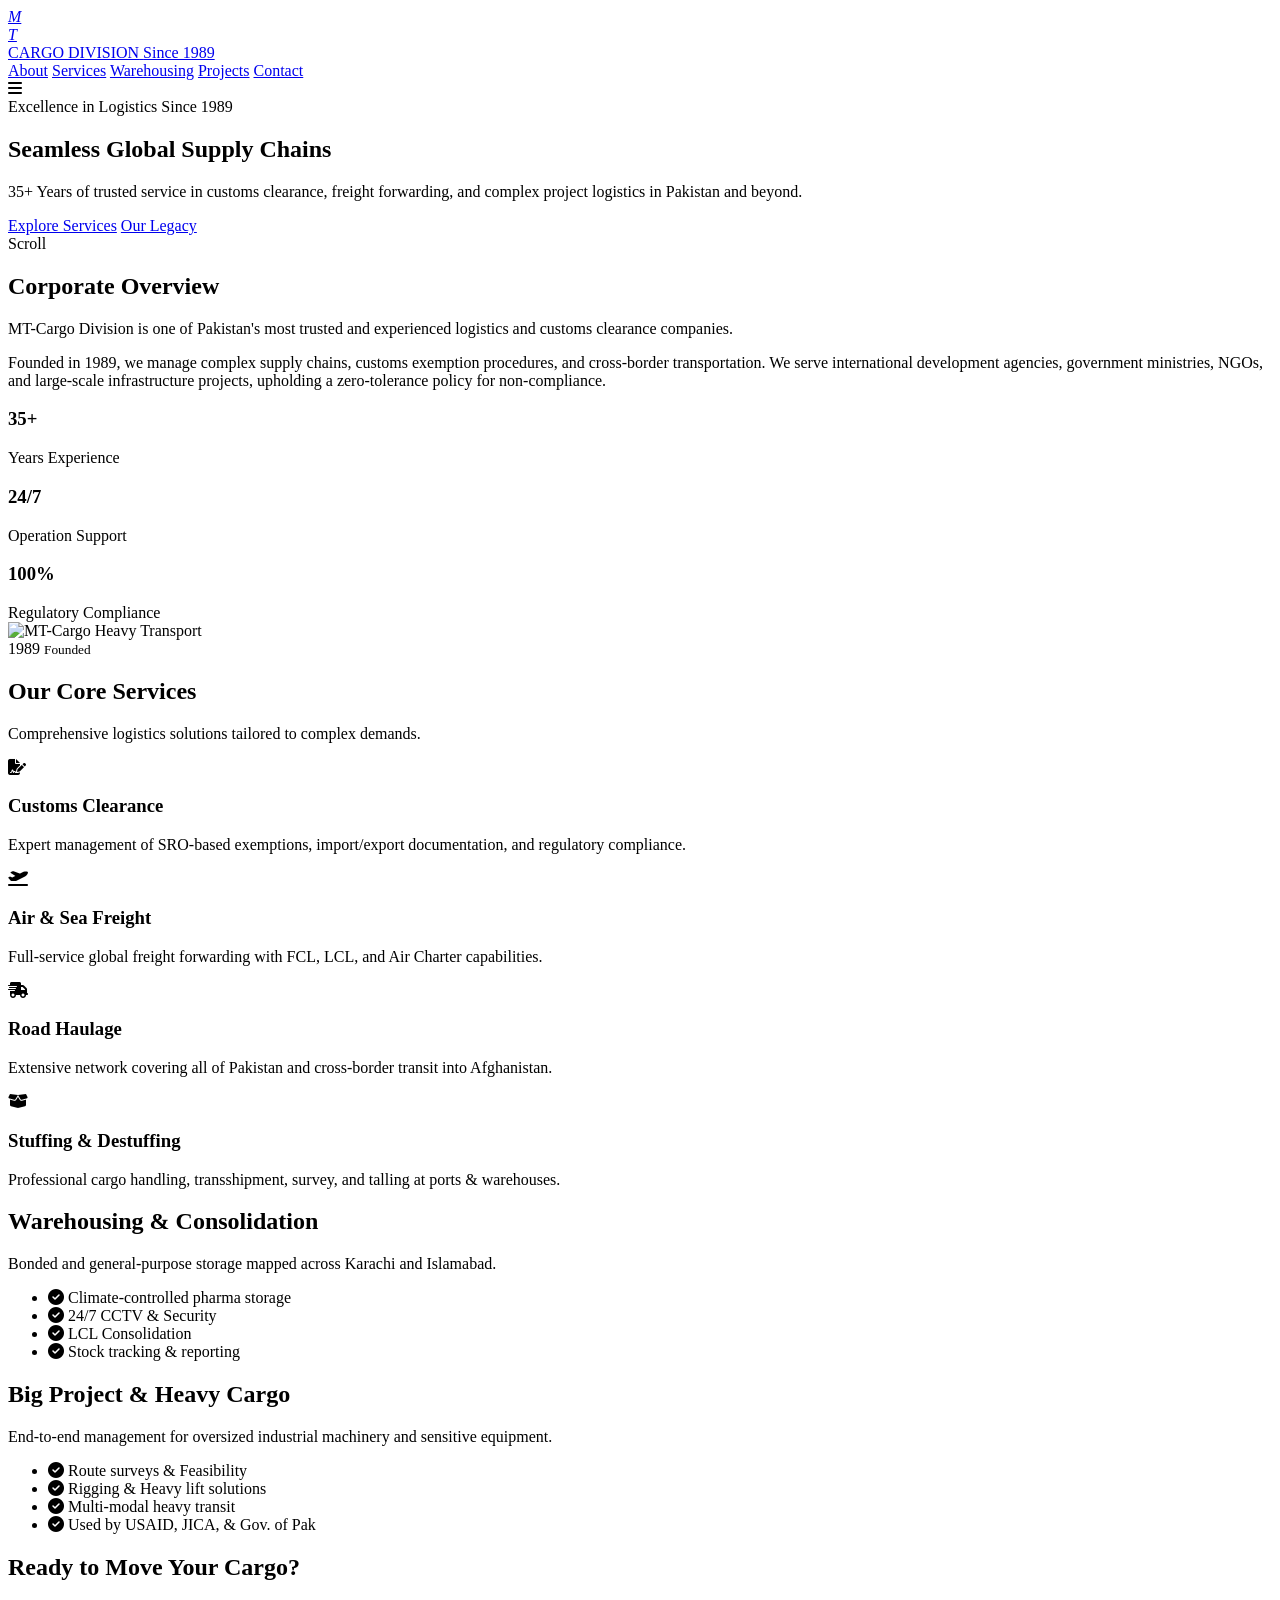
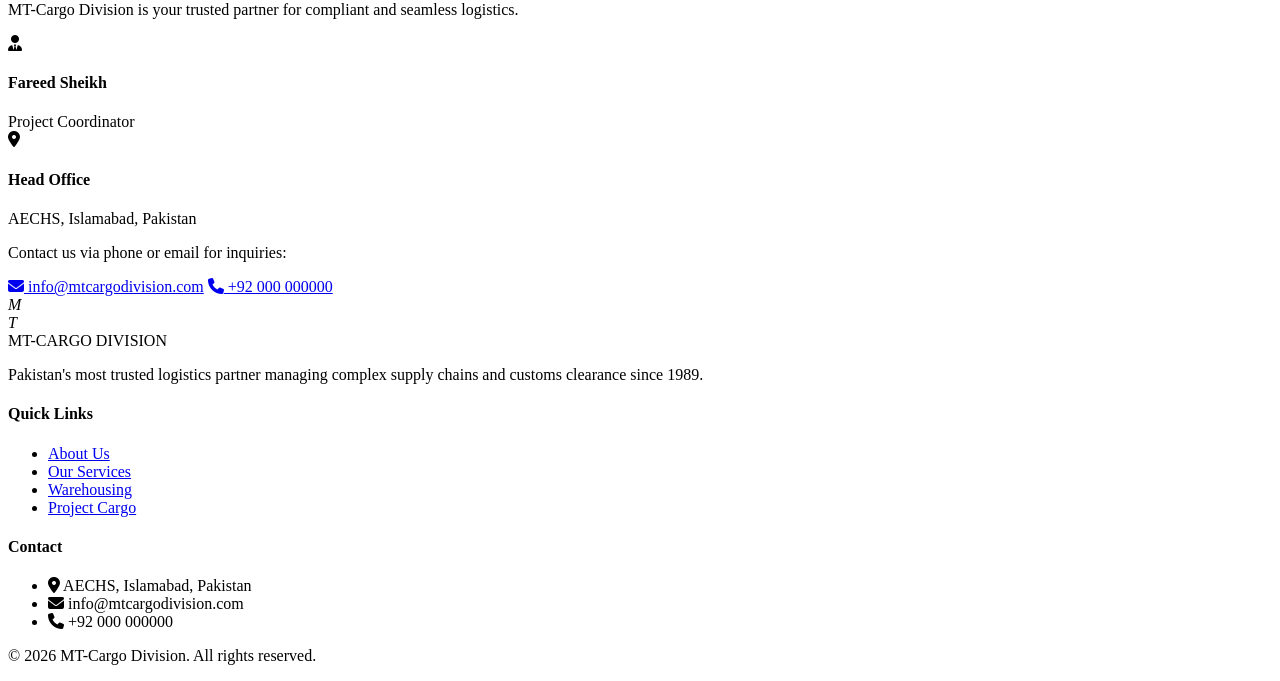
==== index.html @ 869e8eed "Add files via upload First file upload" ====
<!DOCTYPE html>
<html lang="en">
<head>
    <meta charset="UTF-8">
    <meta name="viewport" content="width=device-width, initial-scale=1.0">
    <meta name="description" content="MT-Cargo Division - Excellence in Logistics, Freight Forwarding & Customs Clearance Since 1989.">
    <title>MT-Cargo Division | Exellence in Logistics</title>
    <!-- Google Fonts -->
    <link href="https://fonts.googleapis.com/css2?family=Inter:wght@300;400;500;600&family=Outfit:wght@400;600;700;800;900&display=swap" rel="stylesheet">
    <link rel="stylesheet" href="css/styles.css">
    <!-- FontAwesome for Icons -->
    <link rel="stylesheet" href="https://cdnjs.cloudflare.com/ajax/libs/font-awesome/6.4.0/css/all.min.css">
</head>
<body>
    <!-- Navbar -->
    <header id="navbar">
        <div class="container nav-content">
            <a href="#" class="logo">
                <div class="logo-icon">
                    <div class="box"><em>M</em></div>
                    <div class="box"><em>T</em></div>
                </div>
                <div class="logo-text">
                    <span class="logo-title">CARGO DIVISION</span>
                    <span class="logo-subtitle">Since 1989</span>
                </div>
            </a>
            <nav class="nav-links">
                <a href="#about">About</a>
                <a href="#services">Services</a>
                <a href="#warehouse">Warehousing</a>
                <a href="#projects">Projects</a>
                <a href="#contact" class="btn btn-primary btn-sm">Contact</a>
            </nav>
            <div class="mobile-menu-btn">
                <i class="fas fa-bars"></i>
            </div>
        </div>
    </header>

    <main>
        <!-- Hero Section -->
        <section id="hero">
            <div class="hero-bg"></div>
            <div class="hero-overlay"></div>
            <div class="container hero-content">
                <span class="hero-badge reveal-up">Excellence in Logistics Since 1989</span>
                <h1 class="reveal-up delay-1">Seamless Global Supply Chains</h1>
                <p class="reveal-up delay-2">35+ Years of trusted service in customs clearance, freight forwarding, and complex project logistics in Pakistan and beyond.</p>
                <div class="hero-actions reveal-up delay-3">
                    <a href="#services" class="btn btn-primary">Explore Services</a>
                    <a href="#about" class="btn btn-secondary">Our Legacy</a>
                </div>
            </div>
            <div class="scroll-indicator">
                <div class="mouse"></div>
                <span>Scroll</span>
            </div>
        </section>

        <!-- About Us Section -->
        <section id="about" class="section">
            <div class="container">
                <div class="about-grid">
                    <div class="about-text reveal-left">
                        <h2>Corporate Overview</h2>
                        <div class="divider"></div>
                        <p class="lead-text">MT-Cargo Division is one of Pakistan's most trusted and experienced logistics and customs clearance companies.</p>
                        <p>Founded in 1989, we manage complex supply chains, customs exemption procedures, and cross-border transportation. We serve international development agencies, government ministries, NGOs, and large-scale infrastructure projects, upholding a zero-tolerance policy for non-compliance.</p>
                        
                        <div class="stats-row">
                            <div class="stat-card">
                                <h3>35+</h3>
                                <span>Years Experience</span>
                            </div>
                            <div class="stat-card">
                                <h3>24/7</h3>
                                <span>Operation Support</span>
                            </div>
                            <div class="stat-card">
                                <h3>100%</h3>
                                <span>Regulatory Compliance</span>
                            </div>
                        </div>
                    </div>
                    <div class="about-image reveal-right">
                        <div class="image-wrapper">
                            <img src="assets/images/muneer-ahmed-ok-JBNUHqZNJv4-unsplash.jpg" alt="MT-Cargo Heavy Transport">
                            <div class="experience-badge">
                                <span>1989</span>
                                <small>Founded</small>
                            </div>
                        </div>
                    </div>
                </div>
            </div>
        </section>

        <!-- Services Section -->
        <section id="services" class="section bg-light">
            <div class="container">
                <div class="section-header reveal-up">
                    <h2>Our Core Services</h2>
                    <div class="divider center"></div>
                    <p>Comprehensive logistics solutions tailored to complex demands.</p>
                </div>
                
                <div class="services-grid">
                    <div class="service-card reveal-up">
                        <div class="icon-circle"><i class="fas fa-file-signature"></i></div>
                        <h3>Customs Clearance</h3>
                        <p>Expert management of SRO-based exemptions, import/export documentation, and regulatory compliance.</p>
                    </div>
                    <div class="service-card reveal-up delay-1">
                        <div class="icon-circle"><i class="fas fa-plane-departure"></i></div>
                        <h3>Air & Sea Freight</h3>
                        <p>Full-service global freight forwarding with FCL, LCL, and Air Charter capabilities.</p>
                    </div>
                    <div class="service-card reveal-up delay-2">
                        <div class="icon-circle"><i class="fas fa-truck-fast"></i></div>
                        <h3>Road Haulage</h3>
                        <p>Extensive network covering all of Pakistan and cross-border transit into Afghanistan.</p>
                    </div>
                    <div class="service-card reveal-up delay-3">
                        <div class="icon-circle"><i class="fas fa-box-open"></i></div>
                        <h3>Stuffing & Destuffing</h3>
                        <p>Professional cargo handling, transshipment, survey, and talling at ports & warehouses.</p>
                    </div>
                </div>
            </div>
        </section>

        <!-- Warehousing & Projects (Split sections with images) -->
        <section id="warehouse" class="image-text-section">
            <div class="half-image warehouse-img reveal-in"></div>
            <div class="half-text content-padding reveal-left">
                <h2>Warehousing & Consolidation</h2>
                <div class="divider"></div>
                <p>Bonded and general-purpose storage mapped across Karachi and Islamabad.</p>
                <ul class="feature-list">
                    <li><i class="fas fa-check-circle"></i> Climate-controlled pharma storage</li>
                    <li><i class="fas fa-check-circle"></i> 24/7 CCTV & Security</li>
                    <li><i class="fas fa-check-circle"></i> LCL Consolidation</li>
                    <li><i class="fas fa-check-circle"></i> Stock tracking & reporting</li>
                </ul>
            </div>
        </section>

        <section id="projects" class="image-text-section reverse">
            <div class="half-image project-img reveal-in"></div>
            <div class="half-text content-padding reveal-right">
                <h2>Big Project & Heavy Cargo</h2>
                <div class="divider"></div>
                <p>End-to-end management for oversized industrial machinery and sensitive equipment.</p>
                <ul class="feature-list">
                    <li><i class="fas fa-check-circle"></i> Route surveys & Feasibility</li>
                    <li><i class="fas fa-check-circle"></i> Rigging & Heavy lift solutions</li>
                    <li><i class="fas fa-check-circle"></i> Multi-modal heavy transit</li>
                    <li><i class="fas fa-check-circle"></i> Used by USAID, JICA, & Gov. of Pak</li>
                </ul>
            </div>
        </section>

        <!-- Contact Section -->
        <section id="contact" class="section parallax-bg">
            <div class="overlay"></div>
            <div class="container contact-container reveal-up">
                <div class="contact-card">
                    <h2>Ready to Move Your Cargo?</h2>
                    <p>MT-Cargo Division is your trusted partner for compliant and seamless logistics.</p>
                    
                    <div class="contact-info">
                        <div class="contact-item">
                            <i class="fas fa-user-tie"></i>
                            <div>
                                <h4>Fareed Sheikh</h4>
                                <span>Project Coordinator</span>
                            </div>
                        </div>
                        <div class="contact-item">
                            <i class="fas fa-map-marker-alt"></i>
                            <div>
                                <h4>Head Office</h4>
                                <span>AECHS, Islamabad, Pakistan</span>
                            </div>
                        </div>
                    </div>
                    
                    <div class="contact-cta">
                        <p>Contact us via phone or email for inquiries:</p>
                        <!-- Add mailto scheme for the actual email when provided by user, placing placeholders here -->
                        <a href="mailto:info@mtcargodivision.com" class="btn btn-primary"><i class="fas fa-envelope"></i> info@mtcargodivision.com</a>
                        <a href="tel:+920000000000" class="btn btn-secondary-solid"><i class="fas fa-phone"></i> +92 000 000000</a>
                    </div>
                </div>
            </div>
        </section>

    </main>

    <footer id="footer">
        <div class="container footer-content">
            <div class="footer-grid">
                <div class="footer-brand">
                    <div class="logo-icon">
                        <div class="box"><em>M</em></div>
                        <div class="box"><em>T</em></div>
                    </div>
                    <span class="footer-title">MT-CARGO DIVISION</span>
                    <p class="footer-desc">Pakistan's most trusted logistics partner managing complex supply chains and customs clearance since 1989.</p>
                </div>
                <div class="footer-links-col">
                    <h4>Quick Links</h4>
                    <ul>
                        <li><a href="#about">About Us</a></li>
                        <li><a href="#services">Our Services</a></li>
                        <li><a href="#warehouse">Warehousing</a></li>
                        <li><a href="#projects">Project Cargo</a></li>
                    </ul>
                </div>
                <div class="footer-contact-col">
                    <h4>Contact</h4>
                    <ul>
                        <li><i class="fas fa-map-marker-alt"></i> AECHS, Islamabad, Pakistan</li>
                        <li><i class="fas fa-envelope"></i> info@mtcargodivision.com</li>
                        <li><i class="fas fa-phone"></i> +92 000 000000</li>
                    </ul>
                </div>
            </div>
            <div class="footer-bottom">
                <p>&copy; 2026 MT-Cargo Division. All rights reserved.</p>
            </div>
        </div>
    </footer>

    <script src="js/main.js"></script>
</body>
</html>
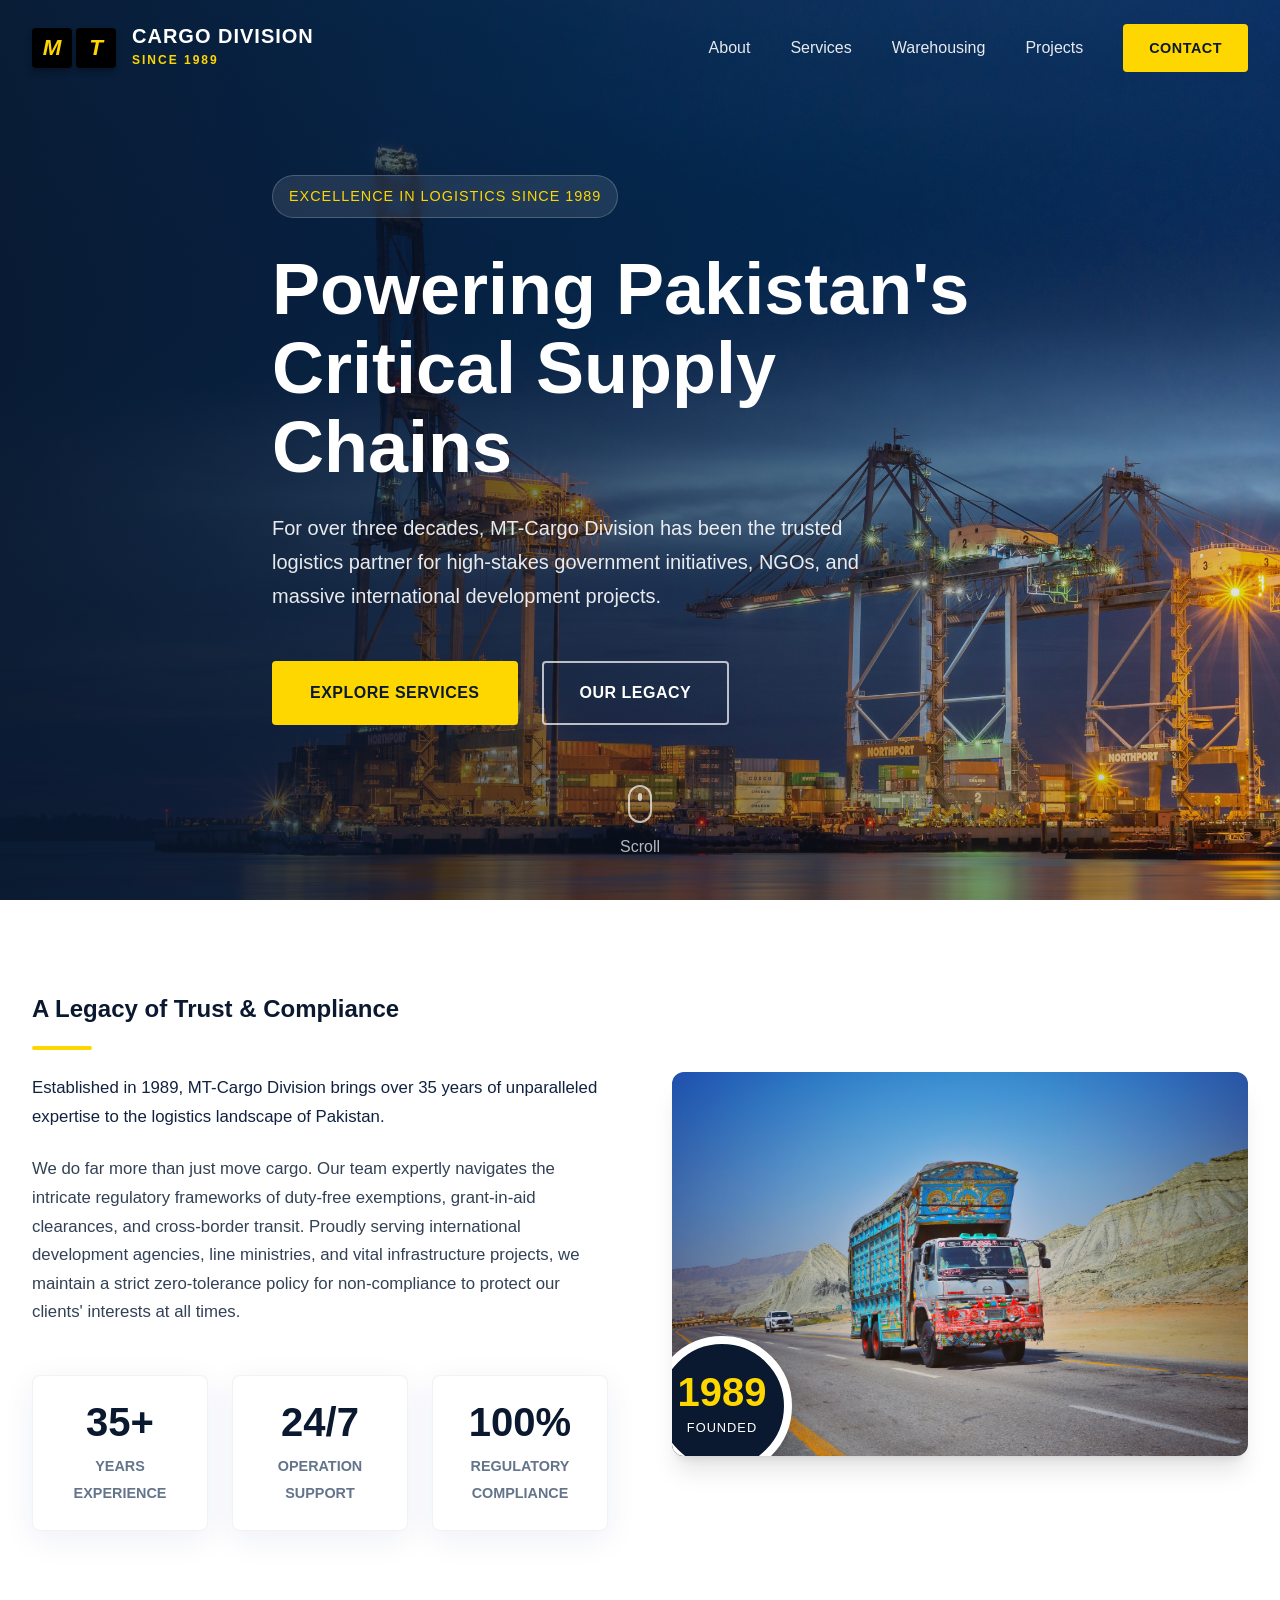
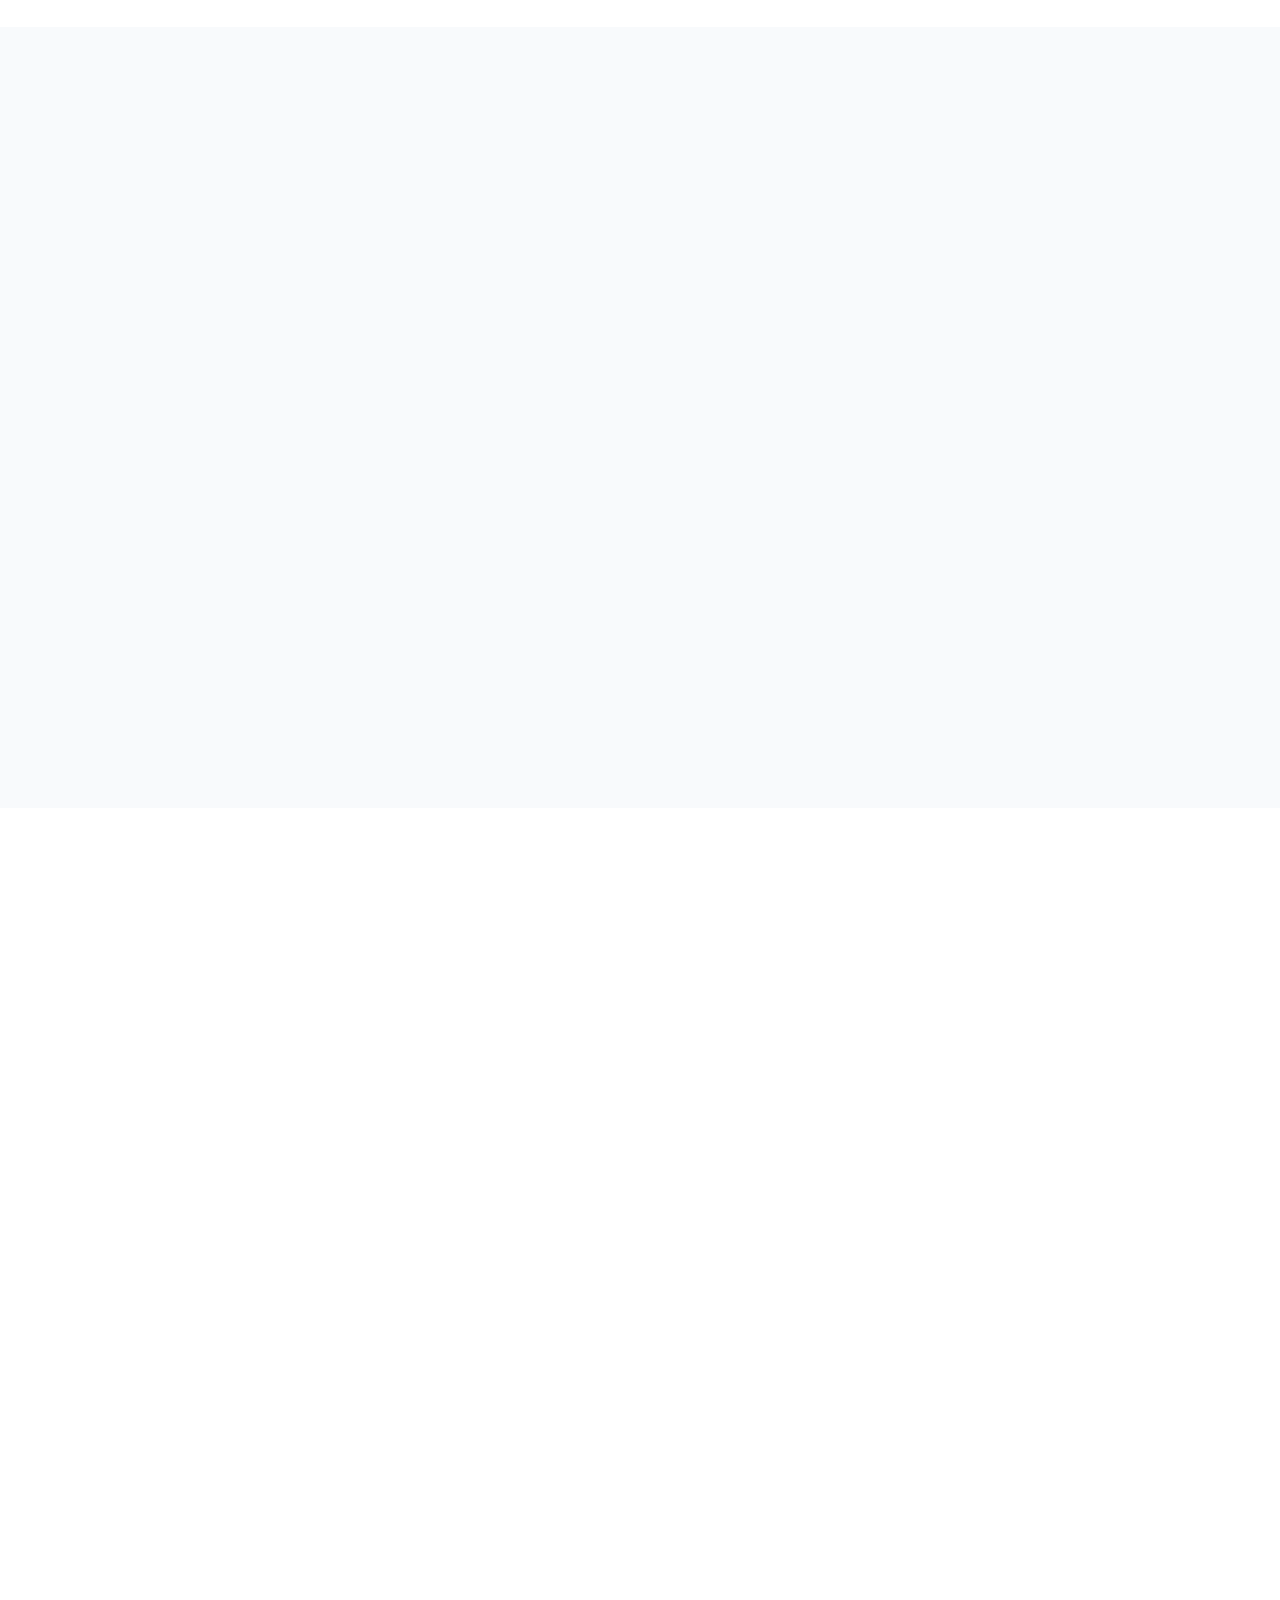
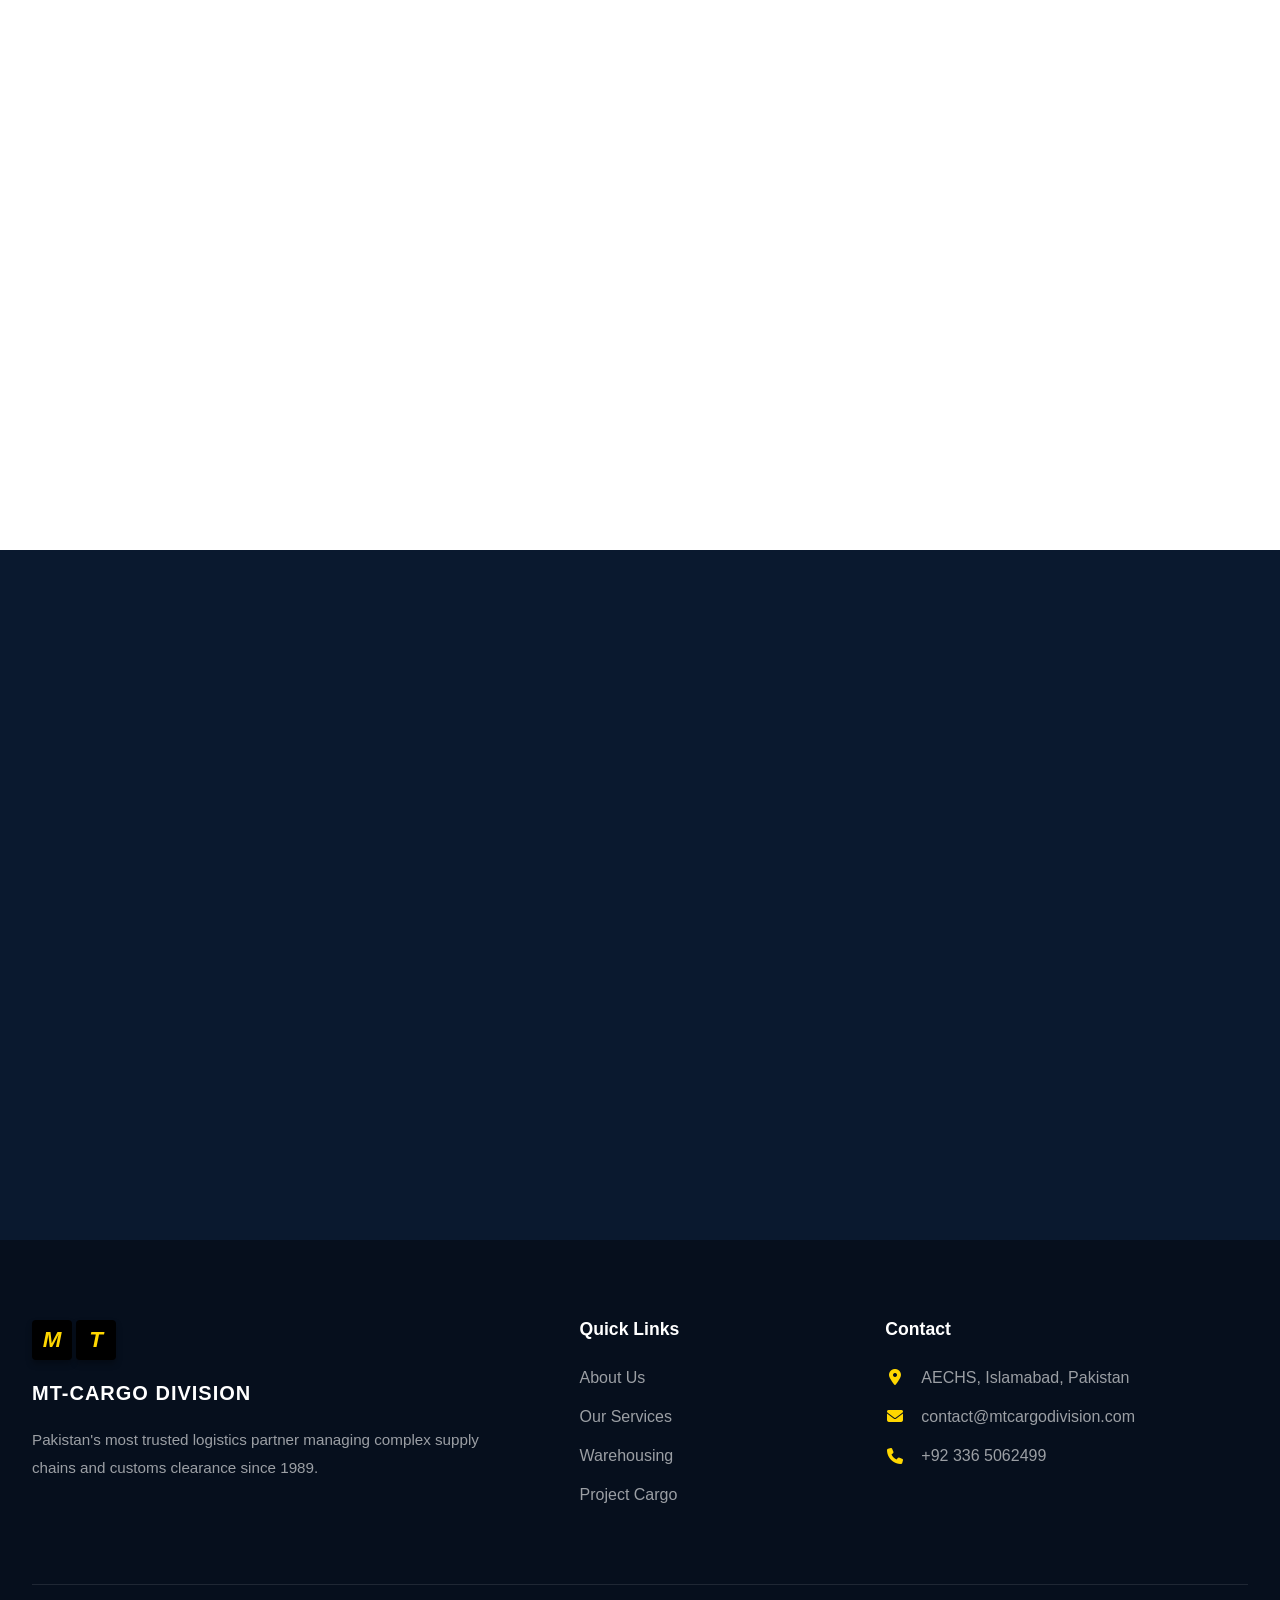
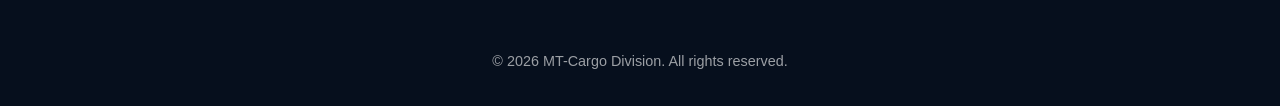
==== commit 2399de80: "Update contact email and phone number" ====
--- a/index.html
+++ b/index.html
@@ -45,8 +45,8 @@
             <div class="hero-overlay"></div>
             <div class="container hero-content">
                 <span class="hero-badge reveal-up">Excellence in Logistics Since 1989</span>
-                <h1 class="reveal-up delay-1">Seamless Global Supply Chains</h1>
-                <p class="reveal-up delay-2">35+ Years of trusted service in customs clearance, freight forwarding, and complex project logistics in Pakistan and beyond.</p>
+                <h1 class="reveal-up delay-1">Powering Pakistan's Critical Supply Chains</h1>
+                <p class="reveal-up delay-2">For over three decades, MT-Cargo Division has been the trusted logistics partner for high-stakes government initiatives, NGOs, and massive international development projects.</p>
                 <div class="hero-actions reveal-up delay-3">
                     <a href="#services" class="btn btn-primary">Explore Services</a>
                     <a href="#about" class="btn btn-secondary">Our Legacy</a>
@@ -63,10 +63,10 @@
             <div class="container">
                 <div class="about-grid">
                     <div class="about-text reveal-left">
-                        <h2>Corporate Overview</h2>
+                        <h2>A Legacy of Trust & Compliance</h2>
                         <div class="divider"></div>
-                        <p class="lead-text">MT-Cargo Division is one of Pakistan's most trusted and experienced logistics and customs clearance companies.</p>
-                        <p>Founded in 1989, we manage complex supply chains, customs exemption procedures, and cross-border transportation. We serve international development agencies, government ministries, NGOs, and large-scale infrastructure projects, upholding a zero-tolerance policy for non-compliance.</p>
+                        <p class="lead-text">Established in 1989, MT-Cargo Division brings over 35 years of unparalleled expertise to the logistics landscape of Pakistan.</p>
+                        <p>We do far more than just move cargo. Our team expertly navigates the intricate regulatory frameworks of duty-free exemptions, grant-in-aid clearances, and cross-border transit. Proudly serving international development agencies, line ministries, and vital infrastructure projects, we maintain a strict zero-tolerance policy for non-compliance to protect our clients' interests at all times.</p>
                         
                         <div class="stats-row">
                             <div class="stat-card">
@@ -100,31 +100,31 @@
         <section id="services" class="section bg-light">
             <div class="container">
                 <div class="section-header reveal-up">
-                    <h2>Our Core Services</h2>
+                    <h2>Strategic Logistics Capabilities</h2>
                     <div class="divider center"></div>
-                    <p>Comprehensive logistics solutions tailored to complex demands.</p>
+                    <p>End-to-end supply chain solutions engineered for the most demanding institutional criteria.</p>
                 </div>
                 
                 <div class="services-grid">
                     <div class="service-card reveal-up">
                         <div class="icon-circle"><i class="fas fa-file-signature"></i></div>
-                        <h3>Customs Clearance</h3>
-                        <p>Expert management of SRO-based exemptions, import/export documentation, and regulatory compliance.</p>
+                        <h3>Regulatory & Customs Clearance</h3>
+                        <p>In-house licensed specialists ensuring seamless SRO-based exemptions and absolute compliance for critical shipments.</p>
                     </div>
                     <div class="service-card reveal-up delay-1">
                         <div class="icon-circle"><i class="fas fa-plane-departure"></i></div>
-                        <h3>Air & Sea Freight</h3>
-                        <p>Full-service global freight forwarding with FCL, LCL, and Air Charter capabilities.</p>
+                        <h3>Global Freight Forwarding</h3>
+                        <p>Comprehensive multimodal transport solutions, from FCL/LCL ocean vessel bookings to time-critical air charters.</p>
                     </div>
                     <div class="service-card reveal-up delay-2">
                         <div class="icon-circle"><i class="fas fa-truck-fast"></i></div>
-                        <h3>Road Haulage</h3>
-                        <p>Extensive network covering all of Pakistan and cross-border transit into Afghanistan.</p>
+                        <h3>Nationwide Road Haulage</h3>
+                        <p>An extensive, secure transport network delivering to Pakistan's most remote project sites and safely executing cross-border transit into Afghanistan.</p>
                     </div>
                     <div class="service-card reveal-up delay-3">
                         <div class="icon-circle"><i class="fas fa-box-open"></i></div>
-                        <h3>Stuffing & Destuffing</h3>
-                        <p>Professional cargo handling, transshipment, survey, and talling at ports & warehouses.</p>
+                        <h3>Port & Terminal Operations</h3>
+                        <p>Professional cargo handling, comprehensive independent surveys, and precision destuffing managed by specialized heavy-lift teams.</p>
                     </div>
                 </div>
             </div>
@@ -134,14 +134,14 @@
         <section id="warehouse" class="image-text-section">
             <div class="half-image warehouse-img reveal-in"></div>
             <div class="half-text content-padding reveal-left">
-                <h2>Warehousing & Consolidation</h2>
+                <h2>Secure Warehousing & Inventory</h2>
                 <div class="divider"></div>
-                <p>Bonded and general-purpose storage mapped across Karachi and Islamabad.</p>
+                <p>Strategically located bonded and general-purpose storage facilities mapped directly across Karachi and Islamabad, built to safeguard your most sensitive assets.</p>
                 <ul class="feature-list">
-                    <li><i class="fas fa-check-circle"></i> Climate-controlled pharma storage</li>
-                    <li><i class="fas fa-check-circle"></i> 24/7 CCTV & Security</li>
-                    <li><i class="fas fa-check-circle"></i> LCL Consolidation</li>
-                    <li><i class="fas fa-check-circle"></i> Stock tracking & reporting</li>
+                    <li><i class="fas fa-check-circle"></i> Climate-controlled storage for pharma & medical</li>
+                    <li><i class="fas fa-check-circle"></i> 24/7 CCTV surveillance & controlled access</li>
+                    <li><i class="fas fa-check-circle"></i> Cost-effective LCL consolidation</li>
+                    <li><i class="fas fa-check-circle"></i> Real-time stock tracking & damage inspection</li>
                 </ul>
             </div>
         </section>
@@ -149,14 +149,14 @@
         <section id="projects" class="image-text-section reverse">
             <div class="half-image project-img reveal-in"></div>
             <div class="half-text content-padding reveal-right">
-                <h2>Big Project & Heavy Cargo</h2>
+                <h2>Complex Project & Heavy Lift Logistics</h2>
                 <div class="divider"></div>
-                <p>End-to-end management for oversized industrial machinery and sensitive equipment.</p>
+                <p>Engineered, end-to-end management solutions for oversized industrial machinery and high-value sensitive equipment. We have a proven track record executing flagship projects for the world's leading institutional agencies.</p>
                 <ul class="feature-list">
-                    <li><i class="fas fa-check-circle"></i> Route surveys & Feasibility</li>
-                    <li><i class="fas fa-check-circle"></i> Rigging & Heavy lift solutions</li>
-                    <li><i class="fas fa-check-circle"></i> Multi-modal heavy transit</li>
-                    <li><i class="fas fa-check-circle"></i> Used by USAID, JICA, & Gov. of Pak</li>
+                    <li><i class="fas fa-check-circle"></i> Route surveys, escort vehicles, & feasibility studies</li>
+                    <li><i class="fas fa-check-circle"></i> Custom rigging & heavy lift solutions</li>
+                    <li><i class="fas fa-check-circle"></i> Multi-modal heavy transit (Sea, Road, Air)</li>
+                    <li><i class="fas fa-check-circle"></i> Proudly managing cargo for USAID, JICA, & Gov. of Pakistan</li>
                 </ul>
             </div>
         </section>
@@ -189,8 +189,8 @@
                     <div class="contact-cta">
                         <p>Contact us via phone or email for inquiries:</p>
                         <!-- Add mailto scheme for the actual email when provided by user, placing placeholders here -->
-                        <a href="mailto:info@mtcargodivision.com" class="btn btn-primary"><i class="fas fa-envelope"></i> info@mtcargodivision.com</a>
-                        <a href="tel:+920000000000" class="btn btn-secondary-solid"><i class="fas fa-phone"></i> +92 000 000000</a>
+                        <a href="mailto:contact@mtcargodivision.com" class="btn btn-primary"><i class="fas fa-envelope"></i> contact@mtcargodivision.com</a>
+                        <a href="tel:+923365062499" class="btn btn-secondary-solid"><i class="fas fa-phone"></i> +92 336 5062499</a>
                     </div>
                 </div>
             </div>
@@ -222,8 +222,8 @@
                     <h4>Contact</h4>
                     <ul>
                         <li><i class="fas fa-map-marker-alt"></i> AECHS, Islamabad, Pakistan</li>
-                        <li><i class="fas fa-envelope"></i> info@mtcargodivision.com</li>
-                        <li><i class="fas fa-phone"></i> +92 000 000000</li>
+                        <li><i class="fas fa-envelope"></i> contact@mtcargodivision.com</li>
+                        <li><i class="fas fa-phone"></i> +92 336 5062499</li>
                     </ul>
                 </div>
             </div>
--- a/css/styles.css
+++ b/css/styles.css
@@ -0,0 +1,910 @@
+/* CSS Variables */
+:root {
+    --color-primary: #0A192F; /* Deep Navy */
+    --color-primary-light: #112240; /* Dark Blue */
+    --color-accent: #FFD700; /* Yellow */
+    --color-accent-hover: #F6BE00;
+    --color-text-main: #334155;
+    --color-text-muted: #64748B;
+    --color-bg-light: #F8FAFC;
+    --color-bg-white: #FFFFFF;
+    
+    --font-heading: 'Outfit', sans-serif;
+    --font-body: 'Inter', sans-serif;
+    
+    --transition: all 0.4s cubic-bezier(0.16, 1, 0.3, 1);
+    --shadow-sm: 0 4px 6px -1px rgba(0, 0, 0, 0.05);
+    --shadow-md: 0 10px 15px -3px rgba(0, 0, 0, 0.05);
+    --shadow-lg: 0 20px 25px -5px rgba(0, 0, 0, 0.1), 0 8px 10px -6px rgba(0, 0, 0, 0.1);
+    --shadow-glass: 0 8px 32px 0 rgba(31, 38, 135, 0.07);
+}
+
+/* Base Reset */
+* {
+    margin: 0;
+    padding: 0;
+    box-sizing: border-box;
+}
+
+html {
+    scroll-behavior: smooth;
+}
+
+body {
+    font-family: var(--font-body);
+    color: var(--color-text-main);
+    background-color: var(--color-bg-white);
+    line-height: 1.7;
+    overflow-x: hidden;
+    -webkit-font-smoothing: antialiased;
+}
+
+h1, h2, h3, h4, h5, h6 {
+    font-family: var(--font-heading);
+    color: var(--color-primary);
+    line-height: 1.1;
+    font-weight: 700;
+}
+
+a {
+    text-decoration: none;
+    color: inherit;
+    transition: var(--transition);
+}
+
+img {
+    max-width: 100%;
+    height: auto;
+    display: block;
+}
+
+.container {
+    width: 100%;
+    max-width: 1280px;
+    margin: 0 auto;
+    padding: 0 2rem;
+}
+
+.section {
+    padding: 6rem 0;
+}
+
+.bg-light {
+    background-color: var(--color-bg-light);
+}
+
+/* Utilities */
+.divider {
+    height: 4px;
+    width: 60px;
+    background: var(--color-accent);
+    margin: 1.5rem 0;
+    border-radius: 2px;
+}
+.divider.center {
+    margin: 1.5rem auto;
+}
+
+.lead-text {
+    font-size: 1.25rem;
+    color: var(--color-primary-light);
+    font-weight: 500;
+    margin-bottom: 1.5rem;
+}
+
+/* Buttons */
+.btn {
+    display: inline-flex;
+    align-items: center;
+    justify-content: center;
+    gap: 0.5rem;
+    padding: 1rem 2.25rem;
+    font-family: var(--font-heading);
+    font-weight: 600;
+    font-size: 1rem;
+    border-radius: 4px;
+    cursor: pointer;
+    border: 2px solid transparent;
+    transition: var(--transition);
+    text-transform: uppercase;
+    letter-spacing: 0.5px;
+}
+
+.btn-sm {
+    padding: 0.6rem 1.5rem;
+    font-size: 0.9rem;
+}
+
+.btn-primary {
+    background-color: var(--color-accent);
+    color: var(--color-primary);
+}
+
+.btn-primary:hover {
+    background-color: var(--color-accent-hover);
+    transform: translateY(-3px);
+    box-shadow: 0 10px 20px rgba(255, 215, 0, 0.3);
+}
+
+.btn-secondary {
+    background-color: transparent;
+    border-color: rgba(255,255,255,0.7);
+    color: var(--color-bg-white);
+}
+
+.btn-secondary:hover {
+    background-color: var(--color-bg-white);
+    color: var(--color-primary);
+    transform: translateY(-3px);
+}
+
+.btn-secondary-solid {
+    background-color: var(--color-primary);
+    color: var(--color-bg-white);
+}
+.btn-secondary-solid:hover {
+    background-color: var(--color-primary-light);
+    transform: translateY(-3px);
+    box-shadow: 0 10px 20px rgba(10, 25, 47, 0.2);
+}
+
+/* Navbar */
+#navbar {
+    position: fixed;
+    top: 0;
+    left: 0;
+    width: 100%;
+    z-index: 1000;
+    transition: var(--transition);
+    padding: 1.5rem 0;
+    background: transparent;
+}
+
+#navbar.scrolled {
+    background: rgba(10, 25, 47, 0.95);
+    backdrop-filter: blur(10px);
+    -webkit-backdrop-filter: blur(10px);
+    padding: 1rem 0;
+    box-shadow: var(--shadow-md);
+}
+
+.nav-content {
+    display: flex;
+    justify-content: space-between;
+    align-items: center;
+}
+
+.logo {
+    display: flex;
+    align-items: center;
+    gap: 1rem;
+}
+
+.logo-icon {
+    display: flex;
+    gap: 4px;
+}
+
+.logo-icon .box {
+    background-color: #000;
+    width: 40px;
+    height: 40px;
+    display: flex;
+    align-items: center;
+    justify-content: center;
+    border-radius: 4px;
+    box-shadow: 0 4px 6px rgba(0,0,0,0.3);
+}
+
+.logo-icon em {
+    color: var(--color-accent);
+    font-family: 'Inter', sans-serif;
+    font-style: italic;
+    font-weight: 800;
+    font-size: 1.4rem;
+}
+
+.logo-text {
+    display: flex;
+    flex-direction: column;
+}
+
+.logo-title {
+    color: var(--color-bg-white);
+    font-family: var(--font-heading);
+    font-weight: 800;
+    font-size: 1.25rem;
+    letter-spacing: 1px;
+    line-height: 1;
+}
+
+.logo-subtitle {
+    color: var(--color-accent);
+    font-size: 0.75rem;
+    font-weight: 600;
+    letter-spacing: 2px;
+    text-transform: uppercase;
+    margin-top: 4px;
+}
+
+/* For non-scrolled state, text is white. For a light navbar it would be dark, but ours is always dark/transparent over hero */
+.nav-links {
+    display: flex;
+    align-items: center;
+    gap: 2.5rem;
+}
+
+.nav-links a:not(.btn) {
+    color: rgba(255, 255, 255, 0.9);
+    font-weight: 500;
+    font-size: 1rem;
+    position: relative;
+}
+
+.nav-links a:not(.btn):hover {
+    color: var(--color-bg-white);
+}
+
+.nav-links a:not(.btn)::after {
+    content: '';
+    position: absolute;
+    bottom: -6px;
+    left: 0;
+    width: 0%;
+    height: 2px;
+    background: var(--color-accent);
+    transition: var(--transition);
+}
+
+.nav-links a:not(.btn):hover::after {
+    width: 100%;
+}
+
+.mobile-menu-btn {
+    display: none;
+    font-size: 1.5rem;
+    color: var(--color-bg-white);
+    cursor: pointer;
+}
+
+/* Hero Section */
+#hero {
+    position: relative;
+    height: 100vh;
+    min-height: 700px;
+    display: flex;
+    align-items: center;
+    overflow: hidden;
+}
+
+.hero-bg {
+    position: absolute;
+    top: 0;
+    left: 0;
+    width: 100%;
+    height: 100%;
+    background: url('../assets/images/esmonde-yong-wFpJV5EWrSM-unsplash.jpg') no-repeat center center/cover;
+    transform: scale(1.05); /* Slight scale for parallax/animation potential */
+    z-index: -2;
+}
+
+.hero-overlay {
+    position: absolute;
+    top: 0;
+    left: 0;
+    width: 100%;
+    height: 100%;
+    background: linear-gradient(90deg, rgba(10, 25, 47, 0.9) 0%, rgba(10, 25, 47, 0.5) 50%, rgba(10, 25, 47, 0.1) 100%);
+    z-index: -1;
+}
+
+.hero-content {
+    color: var(--color-bg-white);
+    max-width: 800px;
+}
+
+.hero-badge {
+    display: inline-block;
+    padding: 0.5rem 1rem;
+    background: rgba(255, 255, 255, 0.1);
+    backdrop-filter: blur(5px);
+    border: 1px solid rgba(255, 255, 255, 0.2);
+    border-radius: 50px;
+    font-size: 0.9rem;
+    font-weight: 500;
+    letter-spacing: 1px;
+    text-transform: uppercase;
+    margin-bottom: 2rem;
+    color: var(--color-accent);
+}
+
+.hero-content h1 {
+    font-size: 4.5rem;
+    font-weight: 900;
+    line-height: 1.1;
+    margin-bottom: 1.5rem;
+    color: var(--color-bg-white);
+}
+
+.hero-content p {
+    font-size: 1.25rem;
+    color: rgba(255, 255, 255, 0.9);
+    margin-bottom: 3rem;
+    max-width: 600px;
+}
+
+.hero-actions {
+    display: flex;
+    gap: 1.5rem;
+}
+
+.scroll-indicator {
+    position: absolute;
+    bottom: 40px;
+    left: 50%;
+    transform: translateX(-50%);
+    display: flex;
+    flex-direction: column;
+    align-items: center;
+    gap: 10px;
+    color: var(--color-bg-white);
+    opacity: 0.7;
+    animation: bounce 2s infinite;
+}
+
+.mouse {
+    width: 24px;
+    height: 38px;
+    border: 2px solid var(--color-bg-white);
+    border-radius: 12px;
+    position: relative;
+}
+
+.mouse::before {
+    content: '';
+    position: absolute;
+    top: 6px;
+    left: 50%;
+    transform: translateX(-50%);
+    width: 4px;
+    height: 8px;
+    background: var(--color-bg-white);
+    border-radius: 2px;
+}
+
+@keyframes bounce {
+    0%, 20%, 50%, 80%, 100% { transform: translate(-50%, 0); }
+    40% { transform: translate(-50%, -10px); }
+    60% { transform: translate(-50%, -5px); }
+}
+
+/* About Section */
+.about-grid {
+    display: grid;
+    grid-template-columns: 1fr 1fr;
+    gap: 4rem;
+    align-items: center;
+}
+
+.about-text p {
+    margin-bottom: 1.5rem;
+    font-size: 1.05rem;
+}
+
+.stats-row {
+    display: grid;
+    grid-template-columns: repeat(3, 1fr);
+    gap: 1.5rem;
+    margin-top: 3rem;
+}
+
+.stat-card {
+    background: var(--color-bg-white);
+    padding: 1.5rem;
+    border-radius: 8px;
+    box-shadow: var(--shadow-glass);
+    border: 1px solid rgba(0,0,0,0.05);
+    text-align: center;
+    transition: var(--transition);
+}
+
+.stat-card:hover {
+    transform: translateY(-5px);
+    box-shadow: var(--shadow-lg);
+    border-color: var(--color-accent);
+}
+
+.stat-card h3 {
+    font-size: 2.5rem;
+    margin-bottom: 0.5rem;
+}
+
+.stat-card span {
+    font-size: 0.9rem;
+    font-weight: 600;
+    color: var(--color-text-muted);
+    text-transform: uppercase;
+}
+
+.about-image {
+    position: relative;
+}
+
+.image-wrapper {
+    position: relative;
+    border-radius: 12px;
+    overflow: hidden;
+    box-shadow: var(--shadow-lg);
+}
+
+.image-wrapper img {
+    width: 100%;
+    height: auto;
+    object-fit: cover;
+    transition: transform 0.7s;
+}
+
+.image-wrapper:hover img {
+    transform: scale(1.05);
+}
+
+.experience-badge {
+    position: absolute;
+    bottom: -20px;
+    left: -20px;
+    background: var(--color-primary);
+    color: var(--color-accent);
+    padding: 2rem;
+    border-radius: 50%;
+    width: 140px;
+    height: 140px;
+    display: flex;
+    flex-direction: column;
+    justify-content: center;
+    align-items: center;
+    box-shadow: 0 10px 30px rgba(0,0,0,0.2);
+    border: 8px solid var(--color-bg-white);
+}
+
+.experience-badge span {
+    font-size: 2.5rem;
+    font-weight: 800;
+    line-height: 1;
+}
+
+.experience-badge small {
+    text-transform: uppercase;
+    font-size: 0.8rem;
+    letter-spacing: 1px;
+    color: var(--color-bg-white);
+    margin-top: 5px;
+}
+
+/* Services Section */
+.section-header {
+    text-align: center;
+    margin-bottom: 4rem;
+    max-width: 600px;
+    margin-left: auto;
+    margin-right: auto;
+}
+
+.section-header h2 {
+    font-size: 2.5rem;
+}
+
+.services-grid {
+    display: grid;
+    grid-template-columns: repeat(4, 1fr);
+    gap: 2rem;
+}
+
+.service-card {
+    background: var(--color-bg-white);
+    padding: 3rem 2rem;
+    border-radius: 12px;
+    box-shadow: var(--shadow-sm);
+    transition: var(--transition);
+    position: relative;
+    z-index: 1;
+    overflow: hidden;
+}
+
+.service-card::before {
+    content: '';
+    position: absolute;
+    top: 0;
+    left: 0;
+    width: 100%;
+    height: 0%;
+    background: var(--color-primary);
+    z-index: -1;
+    transition: var(--transition);
+}
+
+.service-card:hover {
+    transform: translateY(-10px);
+    box-shadow: var(--shadow-lg);
+}
+
+.service-card:hover::before {
+    height: 100%;
+}
+
+.service-card:hover h3, .service-card:hover p {
+    color: var(--color-bg-white);
+}
+
+.icon-circle {
+    width: 60px;
+    height: 60px;
+    background: rgba(255, 215, 0, 0.1);
+    color: var(--color-primary);
+    border-radius: 50%;
+    display: flex;
+    align-items: center;
+    justify-content: center;
+    font-size: 1.5rem;
+    margin-bottom: 1.5rem;
+    transition: var(--transition);
+}
+
+.service-card:hover .icon-circle {
+    background: var(--color-accent);
+    color: var(--color-primary);
+}
+
+.service-card h3 {
+    margin-bottom: 1rem;
+    font-size: 1.4rem;
+    transition: var(--transition);
+}
+
+.service-card p {
+    font-size: 0.95rem;
+    color: var(--color-text-muted);
+    transition: var(--transition);
+}
+
+/* Split Image-Text Section */
+.image-text-section {
+    display: flex;
+    min-height: 600px;
+}
+
+.image-text-section.reverse {
+    flex-direction: row-reverse;
+}
+
+.half-image {
+    width: 50%;
+    background-size: cover;
+    background-position: center;
+    position: relative;
+}
+
+.warehouse-img {
+    background-image: url('../assets/images/adrian-sulyok-sczNLg6rrhQ-unsplash.jpg');
+}
+
+.project-img {
+    background-image: url('../assets/images/team-kiesel-8n04oKlcLS0-unsplash.jpg');
+}
+
+.half-text {
+    width: 50%;
+    padding: 6rem 8rem;
+    display: flex;
+    flex-direction: column;
+    justify-content: center;
+    background: var(--color-bg-white);
+}
+
+.half-text p {
+    font-size: 1.1rem;
+    margin-bottom: 2rem;
+}
+
+.feature-list {
+    list-style: none;
+}
+
+.feature-list li {
+    display: flex;
+    align-items: center;
+    gap: 1rem;
+    margin-bottom: 1rem;
+    font-size: 1.05rem;
+    font-weight: 500;
+}
+
+.feature-list i {
+    color: var(--color-accent);
+    font-size: 1.25rem;
+}
+
+/* Contact Section */
+#contact {
+    background-color: var(--color-primary);
+    position: relative;
+    color: var(--color-bg-white);
+    overflow: hidden;
+}
+
+#contact h2 {
+    color: var(--color-bg-white);
+}
+
+.contact-card {
+    background: rgba(255, 255, 255, 0.05);
+    backdrop-filter: blur(10px);
+    -webkit-backdrop-filter: blur(10px);
+    border: 1px solid rgba(255, 255, 255, 0.1);
+    padding: 4rem;
+    border-radius: 16px;
+    max-width: 800px;
+    margin: 0 auto;
+    text-align: center;
+}
+
+.contact-card > p {
+    font-size: 1.1rem;
+    color: rgba(255,255,255,0.8);
+    margin-top: 1rem;
+    margin-bottom: 3rem;
+}
+
+.contact-info {
+    display: flex;
+    justify-content: center;
+    gap: 4rem;
+    margin-bottom: 3rem;
+}
+
+.contact-item {
+    display: flex;
+    align-items: center;
+    gap: 1.5rem;
+    text-align: left;
+}
+
+.contact-item i {
+    font-size: 2.5rem;
+    color: var(--color-accent);
+}
+
+.contact-item h4 {
+    color: var(--color-bg-white);
+    margin-bottom: 0.25rem;
+    font-size: 1.2rem;
+}
+
+.contact-item span {
+    color: rgba(255,255,255,0.7);
+    font-size: 0.95rem;
+}
+
+.contact-cta {
+    padding-top: 2rem;
+    border-top: 1px solid rgba(255,255,255,0.1);
+}
+
+.contact-cta p {
+    color: rgba(255,255,255,0.7);
+    margin-bottom: 1.5rem;
+}
+
+/* Footer */
+footer {
+    background: #060F1D;
+    padding: 5rem 0 2rem 0;
+    color: rgba(255,255,255,0.6);
+}
+
+.footer-grid {
+    display: grid;
+    grid-template-columns: 2fr 1fr 1.5fr;
+    gap: 4rem;
+    margin-bottom: 4rem;
+    border-bottom: 1px solid rgba(255,255,255,0.1);
+    padding-bottom: 4rem;
+}
+
+.footer-brand .logo-icon {
+    margin-bottom: 1rem;
+}
+
+.footer-title {
+    font-size: 1.25rem;
+    font-weight: 800;
+    color: var(--color-bg-white);
+    letter-spacing: 1px;
+    font-family: var(--font-heading);
+    display: block;
+    margin-top: 5px;
+}
+
+.footer-desc {
+    margin-top: 1rem;
+    font-size: 0.95rem;
+    line-height: 1.8;
+}
+
+.footer-links-col h4, .footer-contact-col h4 {
+    color: var(--color-bg-white);
+    font-size: 1.1rem;
+    margin-bottom: 1.5rem;
+}
+
+.footer-links-col ul, .footer-contact-col ul {
+    list-style: none;
+}
+
+.footer-links-col li, .footer-contact-col li {
+    margin-bottom: 0.75rem;
+}
+
+.footer-links-col a {
+    color: rgba(255,255,255,0.6);
+    transition: var(--transition);
+}
+
+.footer-links-col a:hover {
+    color: var(--color-accent);
+    padding-left: 5px;
+}
+
+.footer-contact-col li {
+    display: flex;
+    align-items: center;
+    gap: 1rem;
+}
+
+.footer-contact-col i {
+    color: var(--color-accent);
+    width: 20px;
+    text-align: center;
+}
+
+.footer-bottom {
+    text-align: center;
+    font-size: 0.9rem;
+}
+
+/* Animations Triggered by Intersection Observer */
+.reveal-up {
+    opacity: 0;
+    transform: translateY(40px);
+    transition: all 0.8s cubic-bezier(0.16, 1, 0.3, 1);
+}
+
+.reveal-left {
+    opacity: 0;
+    transform: translateX(-40px);
+    transition: all 0.8s cubic-bezier(0.16, 1, 0.3, 1);
+}
+
+.reveal-right {
+    opacity: 0;
+    transform: translateX(40px);
+    transition: all 0.8s cubic-bezier(0.16, 1, 0.3, 1);
+}
+
+.reveal-in {
+    opacity: 0;
+    transform: scale(0.95);
+    transition: all 0.8s cubic-bezier(0.16, 1, 0.3, 1);
+}
+
+.reveal-up.active, 
+.reveal-left.active, 
+.reveal-right.active, 
+.reveal-in.active {
+    opacity: 1;
+    transform: translate(0) scale(1);
+}
+
+.delay-1 { transition-delay: 0.1s; }
+.delay-2 { transition-delay: 0.2s; }
+.delay-3 { transition-delay: 0.3s; }
+
+/* Responsive Media Queries */
+@media (max-width: 1024px) {
+    .services-grid {
+        grid-template-columns: repeat(2, 1fr);
+    }
+    
+    .half-text {
+        padding: 4rem 3rem;
+    }
+}
+
+@media (max-width: 900px) {
+    .image-text-section, .image-text-section.reverse {
+        flex-direction: column;
+    }
+    
+    .half-image {
+        width: 100%;
+        height: 400px;
+    }
+    
+    .half-text {
+        width: 100%;
+    }
+}
+
+@media (max-width: 768px) {
+    .hero-content h1 {
+        font-size: 3rem;
+    }
+    
+    .about-grid {
+        grid-template-columns: 1fr;
+    }
+    
+    .experience-badge {
+        bottom: 20px;
+        left: 20px;
+    }
+    
+    .contact-info {
+        flex-direction: column;
+        gap: 2rem;
+    }
+
+    .nav-links {
+        position: absolute;
+        top: 100%;
+        left: 0;
+        width: 100%;
+        background: rgba(10, 25, 47, 0.98);
+        flex-direction: column;
+        padding: 2rem 0;
+        gap: 1.5rem;
+        clip-path: polygon(0 0, 100% 0, 100% 0, 0 0);
+        transition: var(--transition);
+    }
+    
+    .nav-links.active {
+        clip-path: polygon(0 0, 100% 0, 100% 100%, 0 100%);
+        box-shadow: 0 10px 20px rgba(0,0,0,0.2);
+    }
+
+    .mobile-menu-btn {
+        display: block;
+    }
+    
+    .stats-row {
+        grid-template-columns: 1fr;
+    }
+
+    .footer-bottom {
+        flex-direction: column;
+        gap: 1rem;
+        text-align: center;
+    }
+    
+    .footer-grid {
+        grid-template-columns: 1fr;
+        gap: 2.5rem;
+    }
+}
+
+@media (max-width: 480px) {
+    .hero-actions {
+        flex-direction: column;
+    }
+    
+    .services-grid {
+        grid-template-columns: 1fr;
+    }
+    
+    .half-text {
+        padding: 3rem 1.5rem;
+    }
+    
+    .contact-card {
+        padding: 2rem 1rem;
+    }
+}
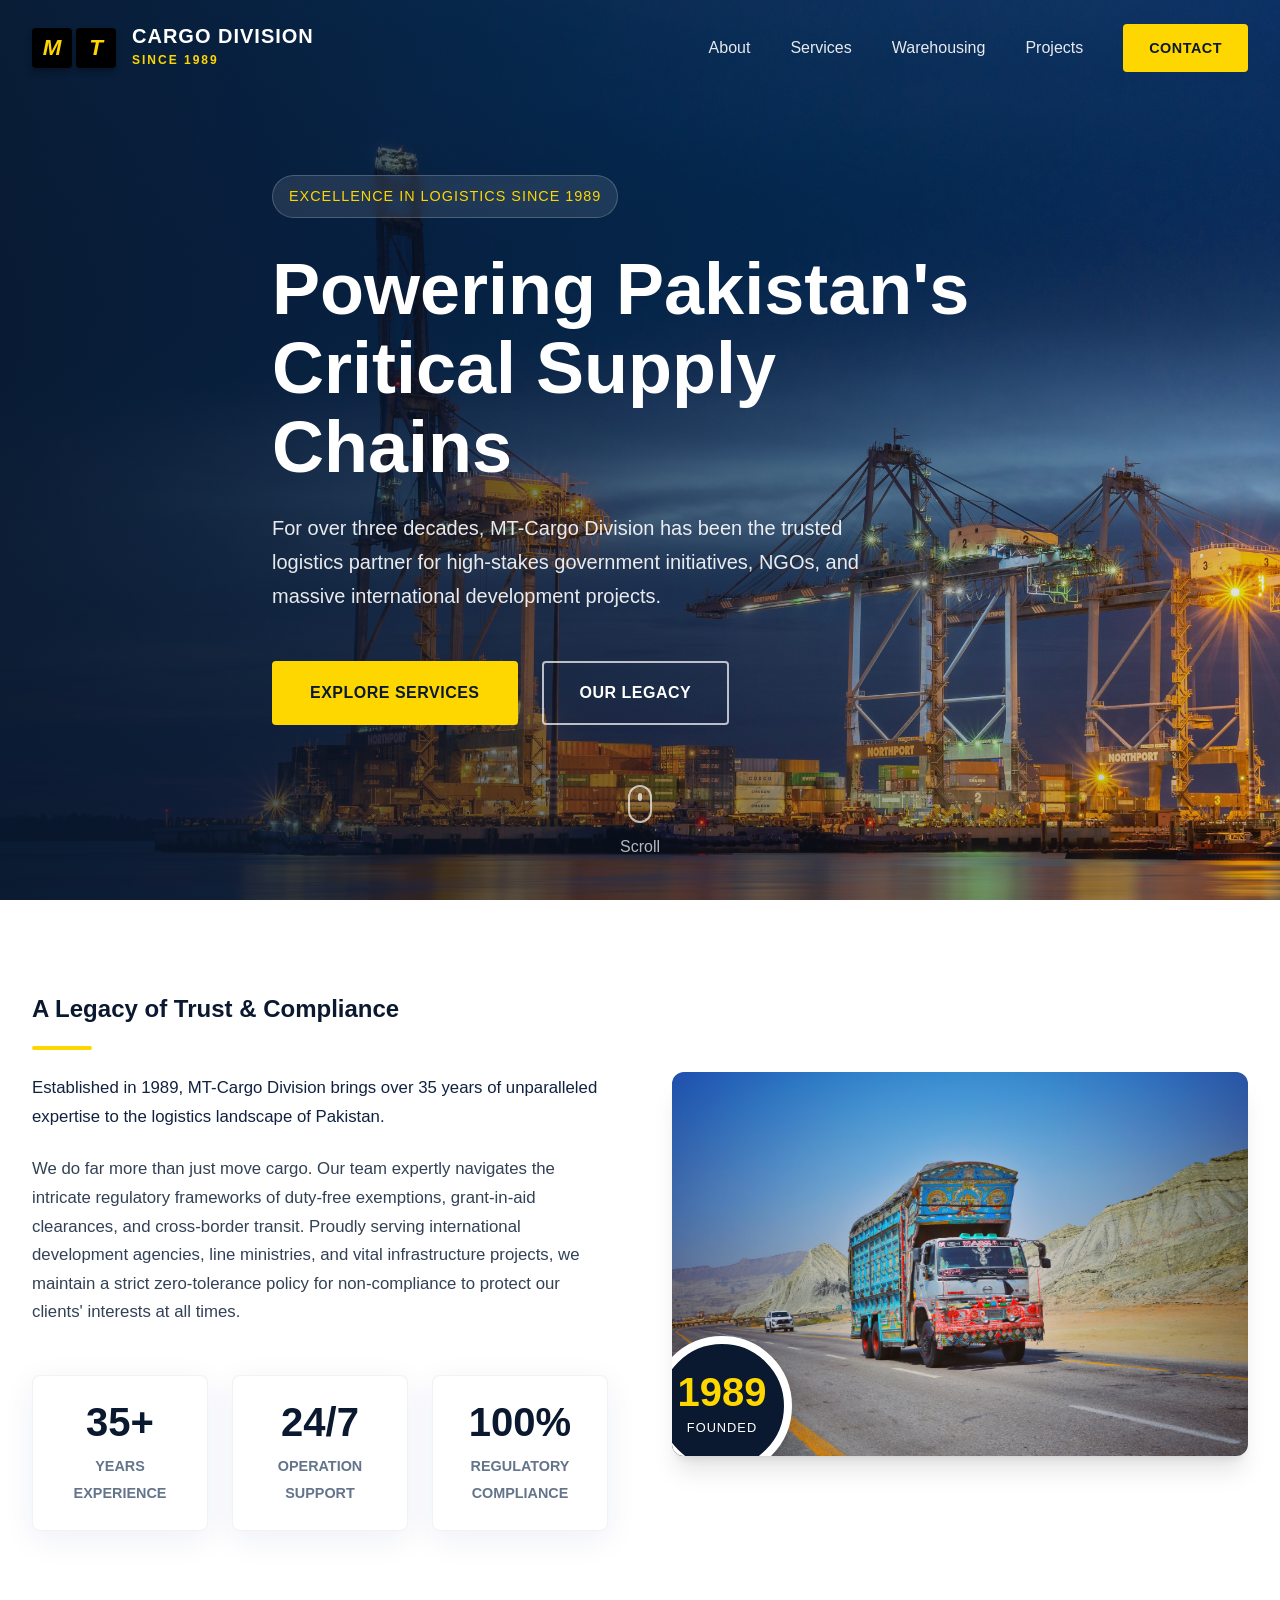
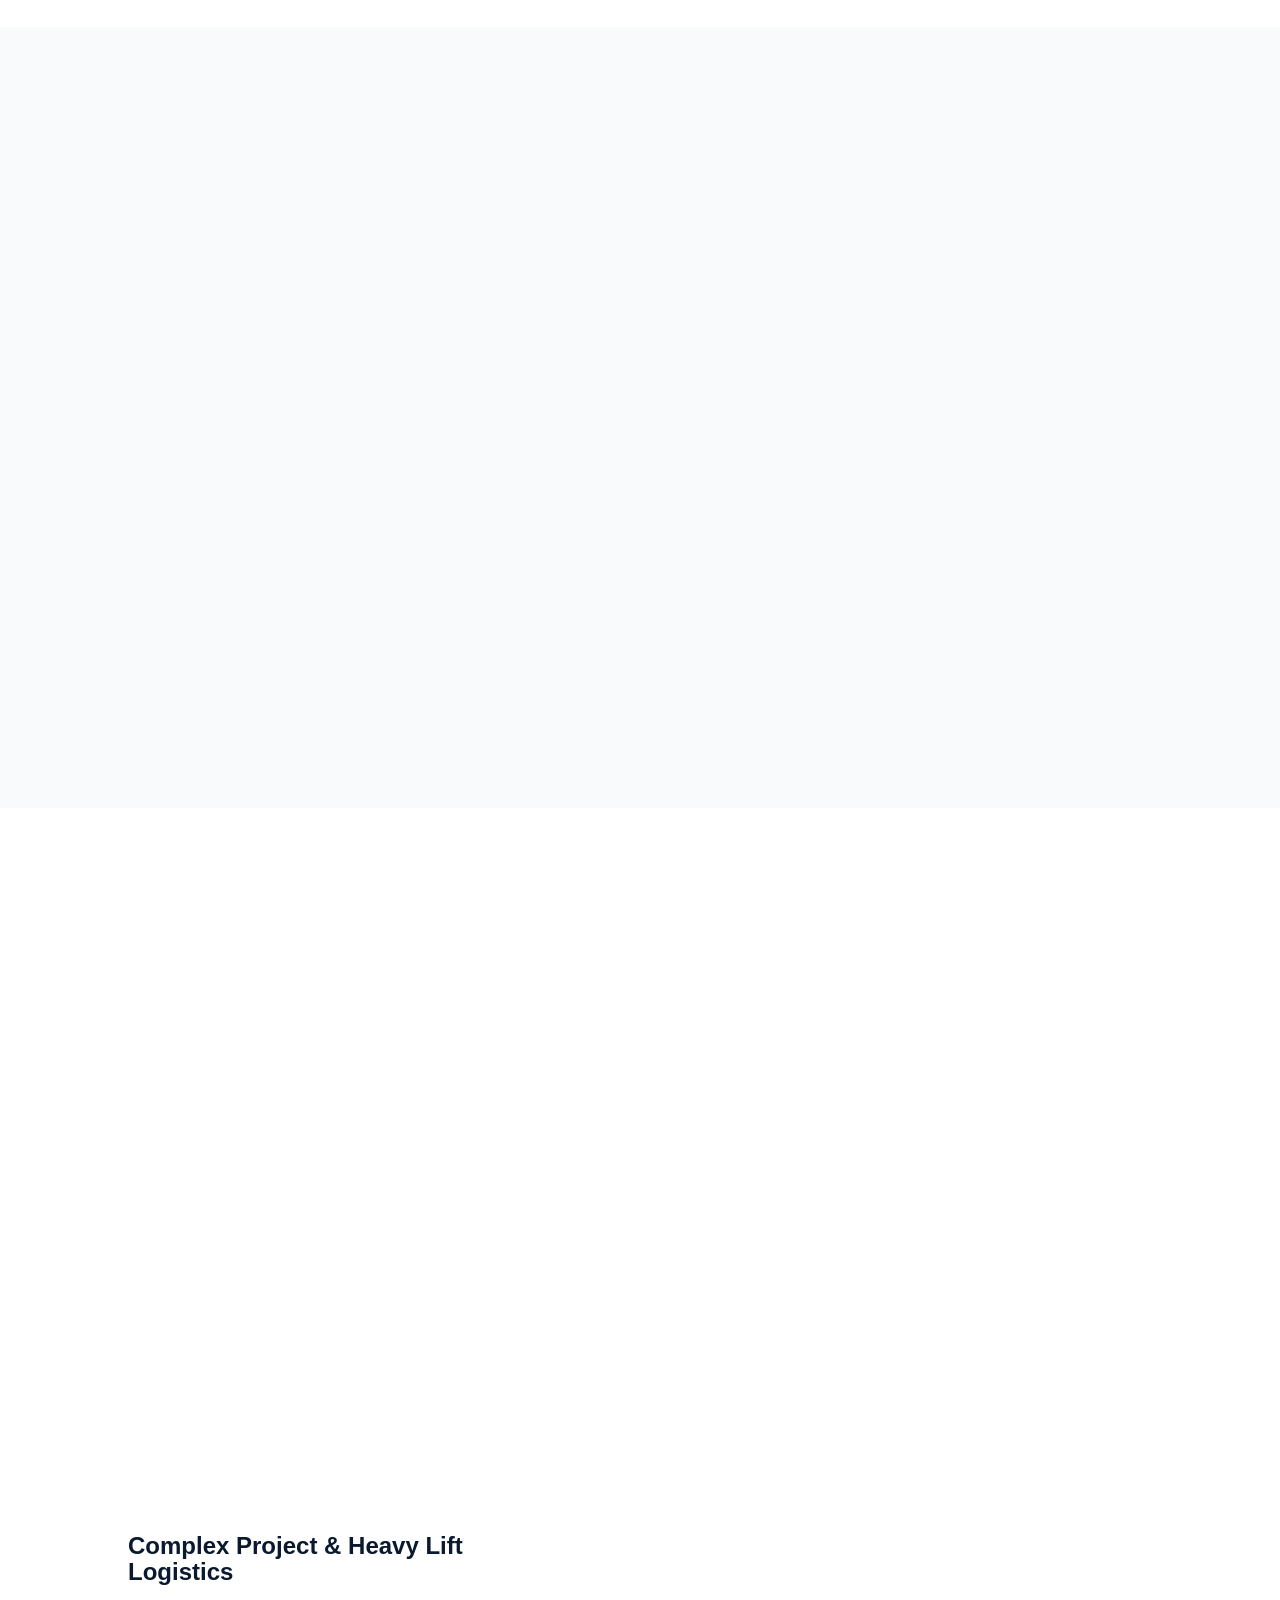
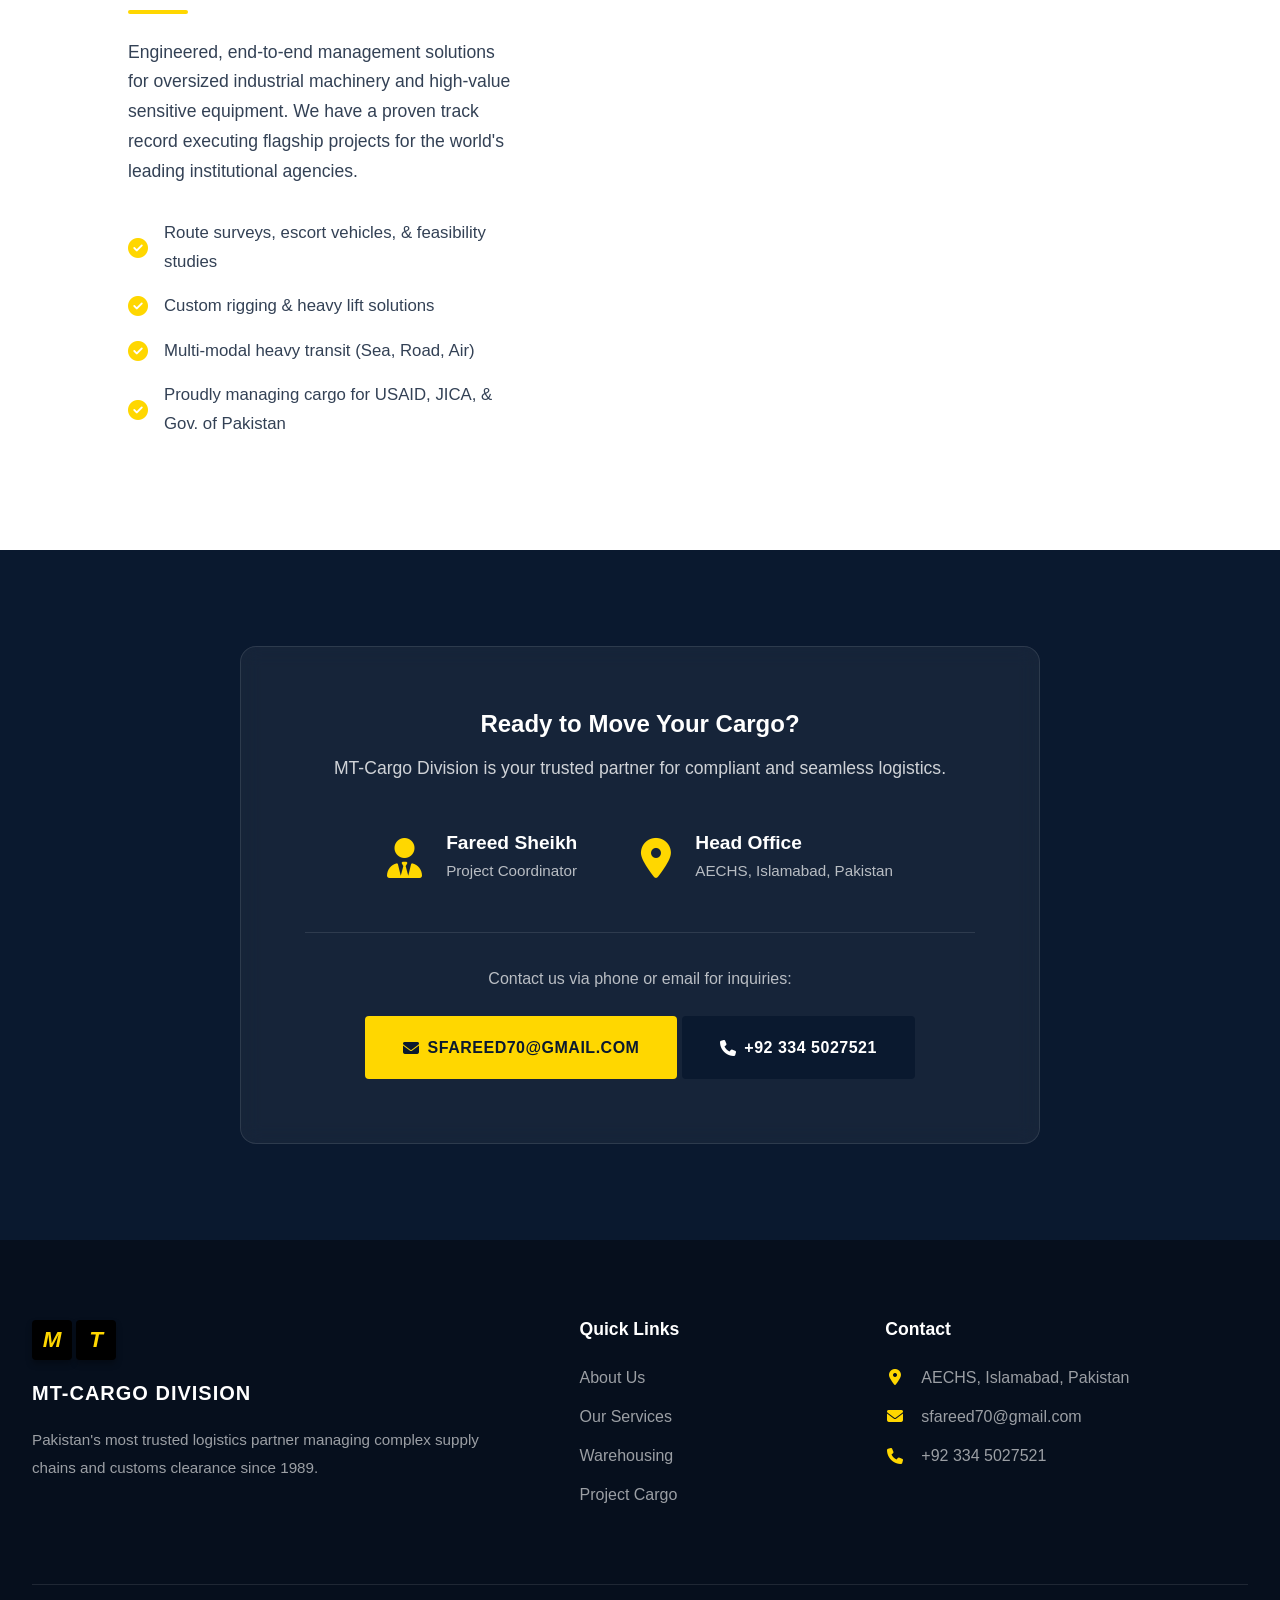
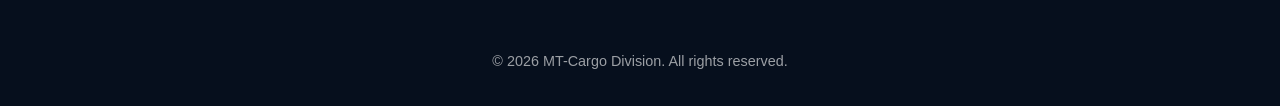
==== commit 630cd596: "Update email and phone number" ====
--- a/index.html
+++ b/index.html
@@ -189,8 +189,8 @@
                     <div class="contact-cta">
                         <p>Contact us via phone or email for inquiries:</p>
                         <!-- Add mailto scheme for the actual email when provided by user, placing placeholders here -->
-                        <a href="mailto:contact@mtcargodivision.com" class="btn btn-primary"><i class="fas fa-envelope"></i> contact@mtcargodivision.com</a>
-                        <a href="tel:+923365062499" class="btn btn-secondary-solid"><i class="fas fa-phone"></i> +92 336 5062499</a>
+                        <a href="mailto:sfareed70@gmail.com" class="btn btn-primary"><i class="fas fa-envelope"></i> sfareed70@gmail.com</a>
+                        <a href="tel:+923345027521" class="btn btn-secondary-solid"><i class="fas fa-phone"></i> +92 334 5027521</a>
                     </div>
                 </div>
             </div>
@@ -222,8 +222,8 @@
                     <h4>Contact</h4>
                     <ul>
                         <li><i class="fas fa-map-marker-alt"></i> AECHS, Islamabad, Pakistan</li>
-                        <li><i class="fas fa-envelope"></i> contact@mtcargodivision.com</li>
-                        <li><i class="fas fa-phone"></i> +92 336 5062499</li>
+                        <li><i class="fas fa-envelope"></i> sfareed70@gmail.com</li>
+                        <li><i class="fas fa-phone"></i> +92 334 5027521</li>
                     </ul>
                 </div>
             </div>
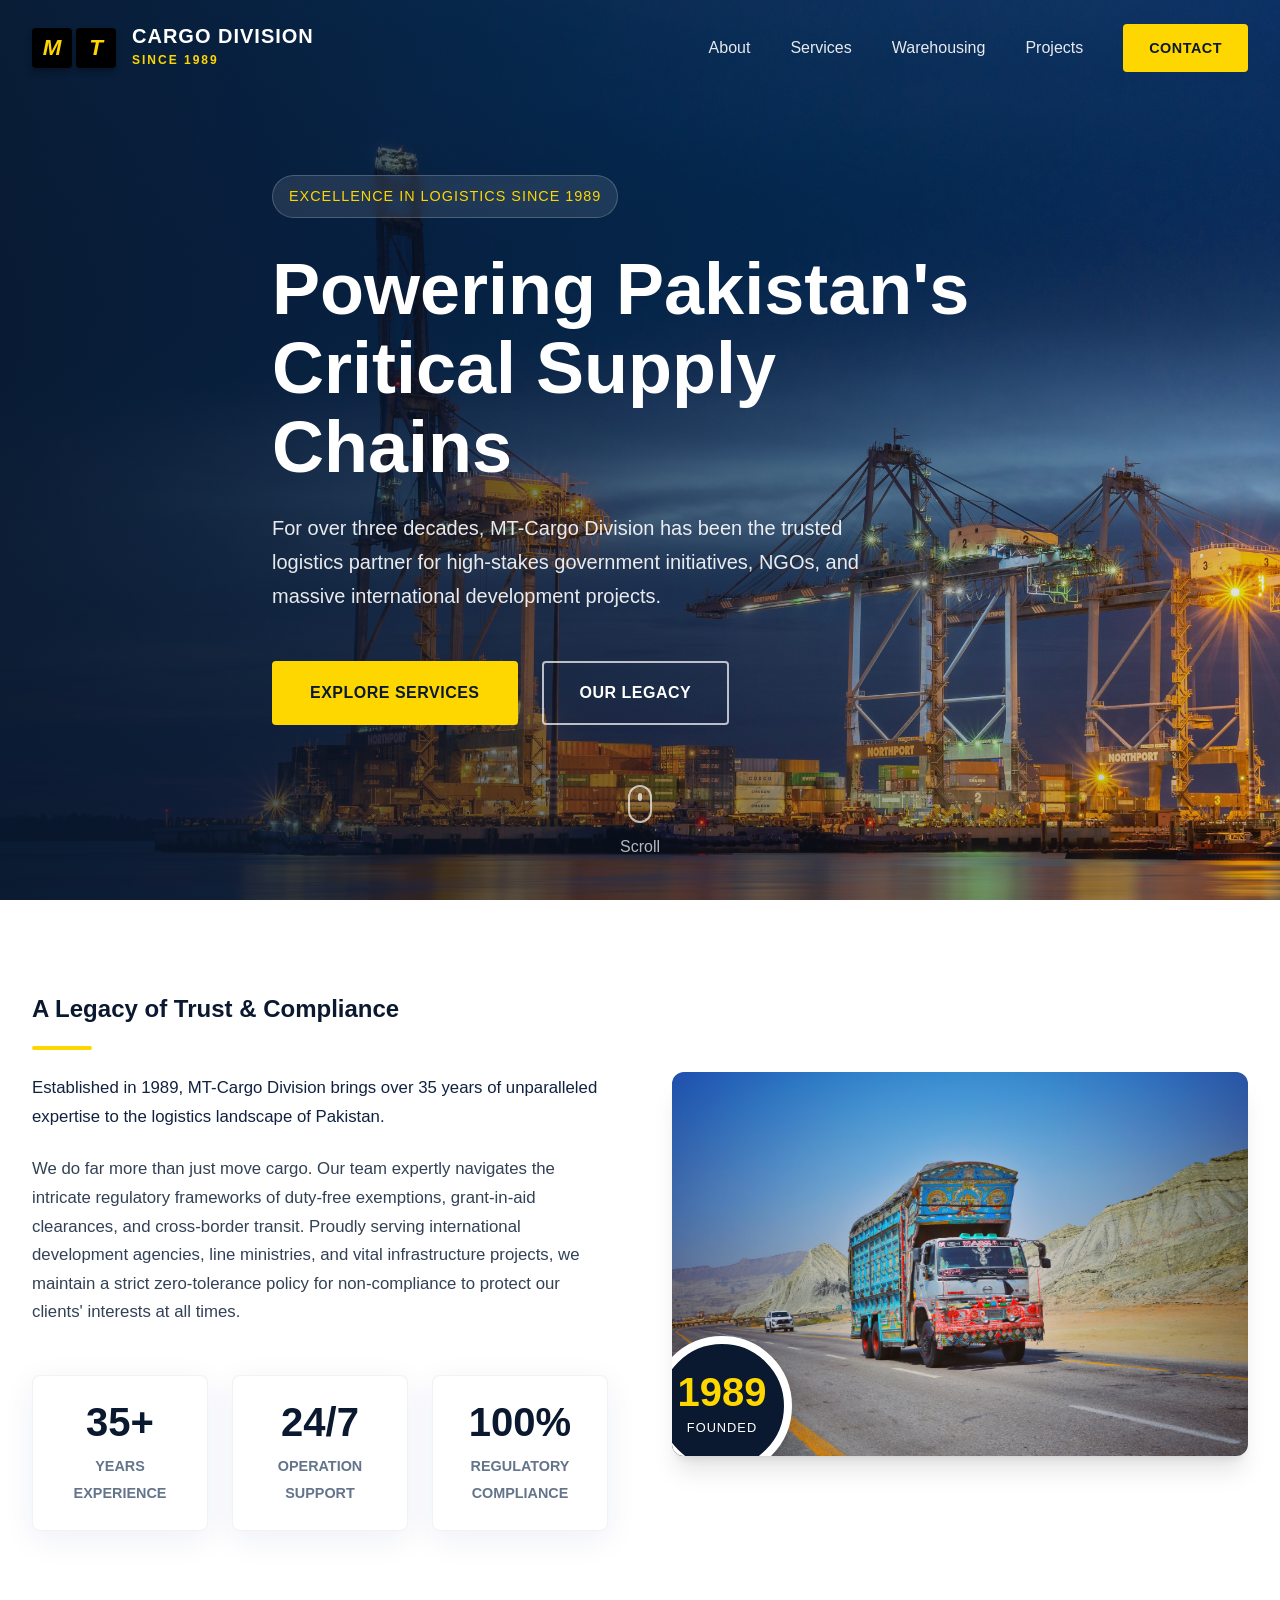
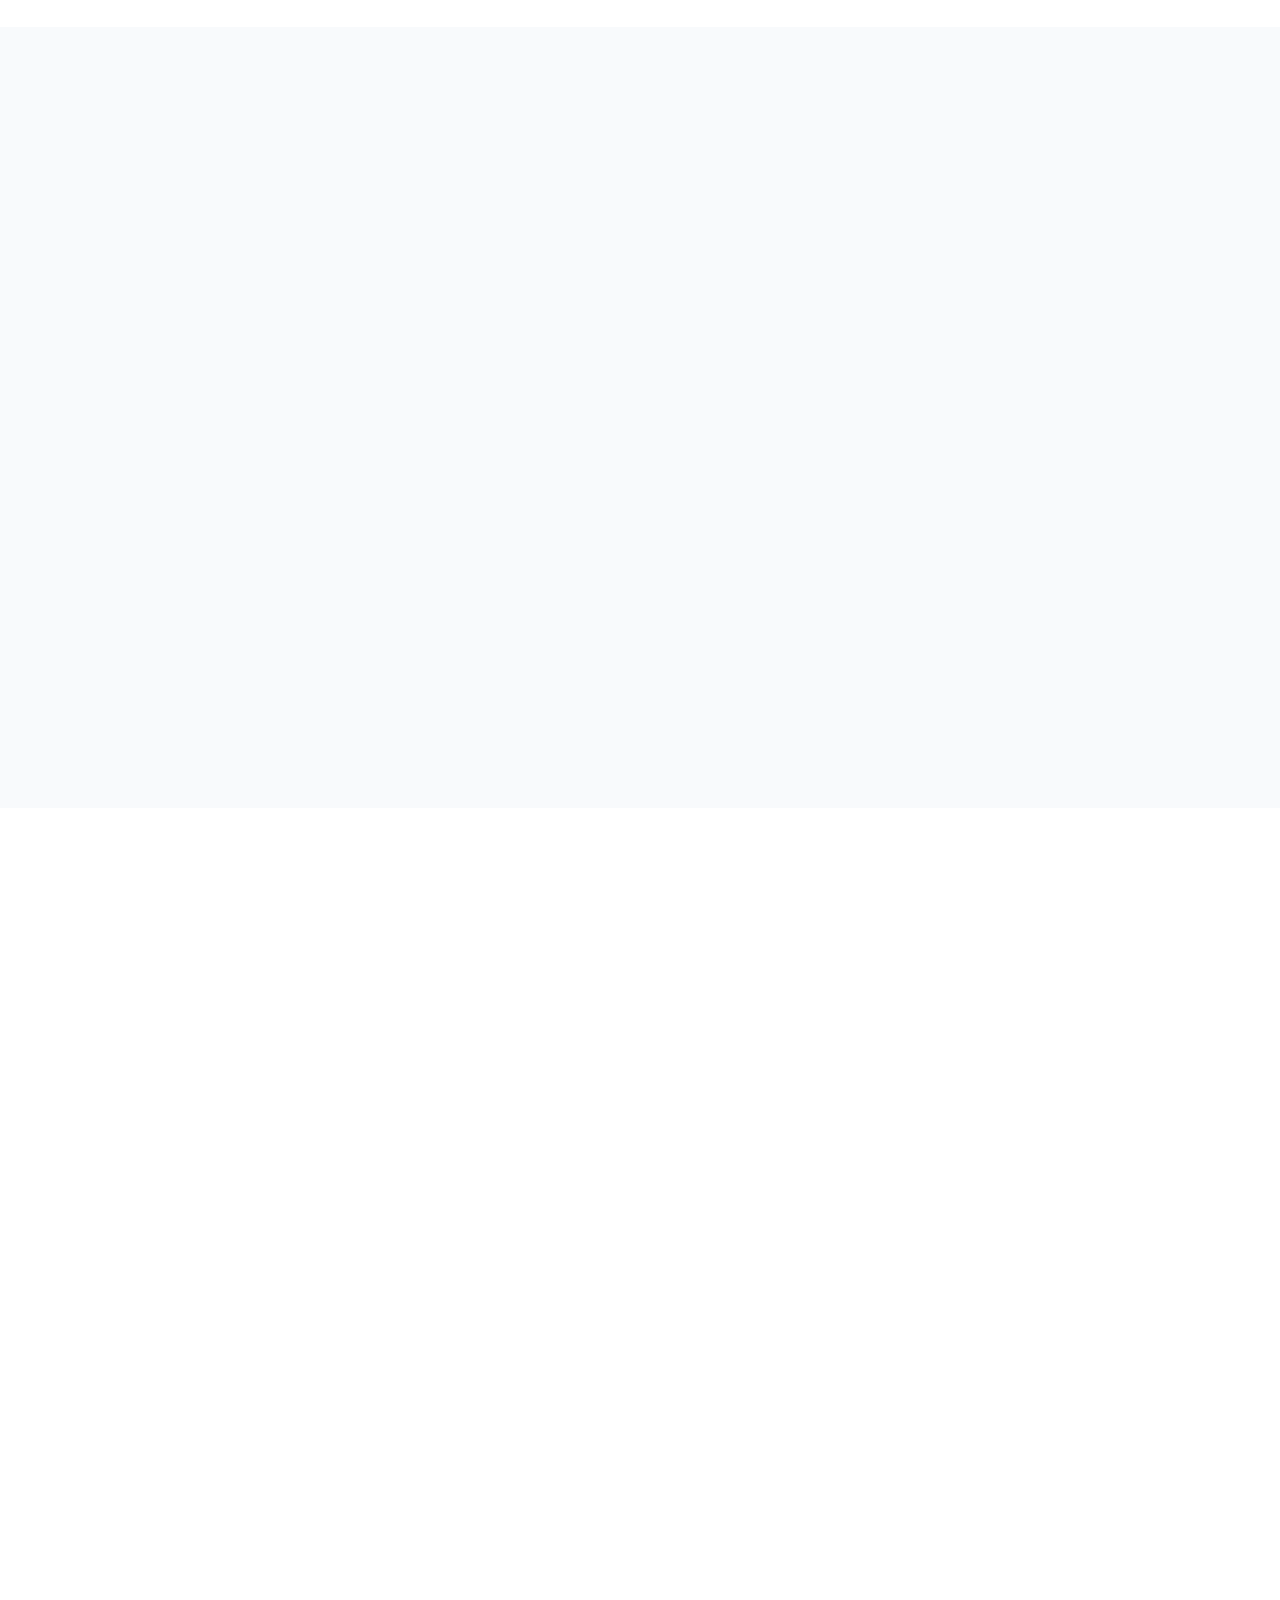
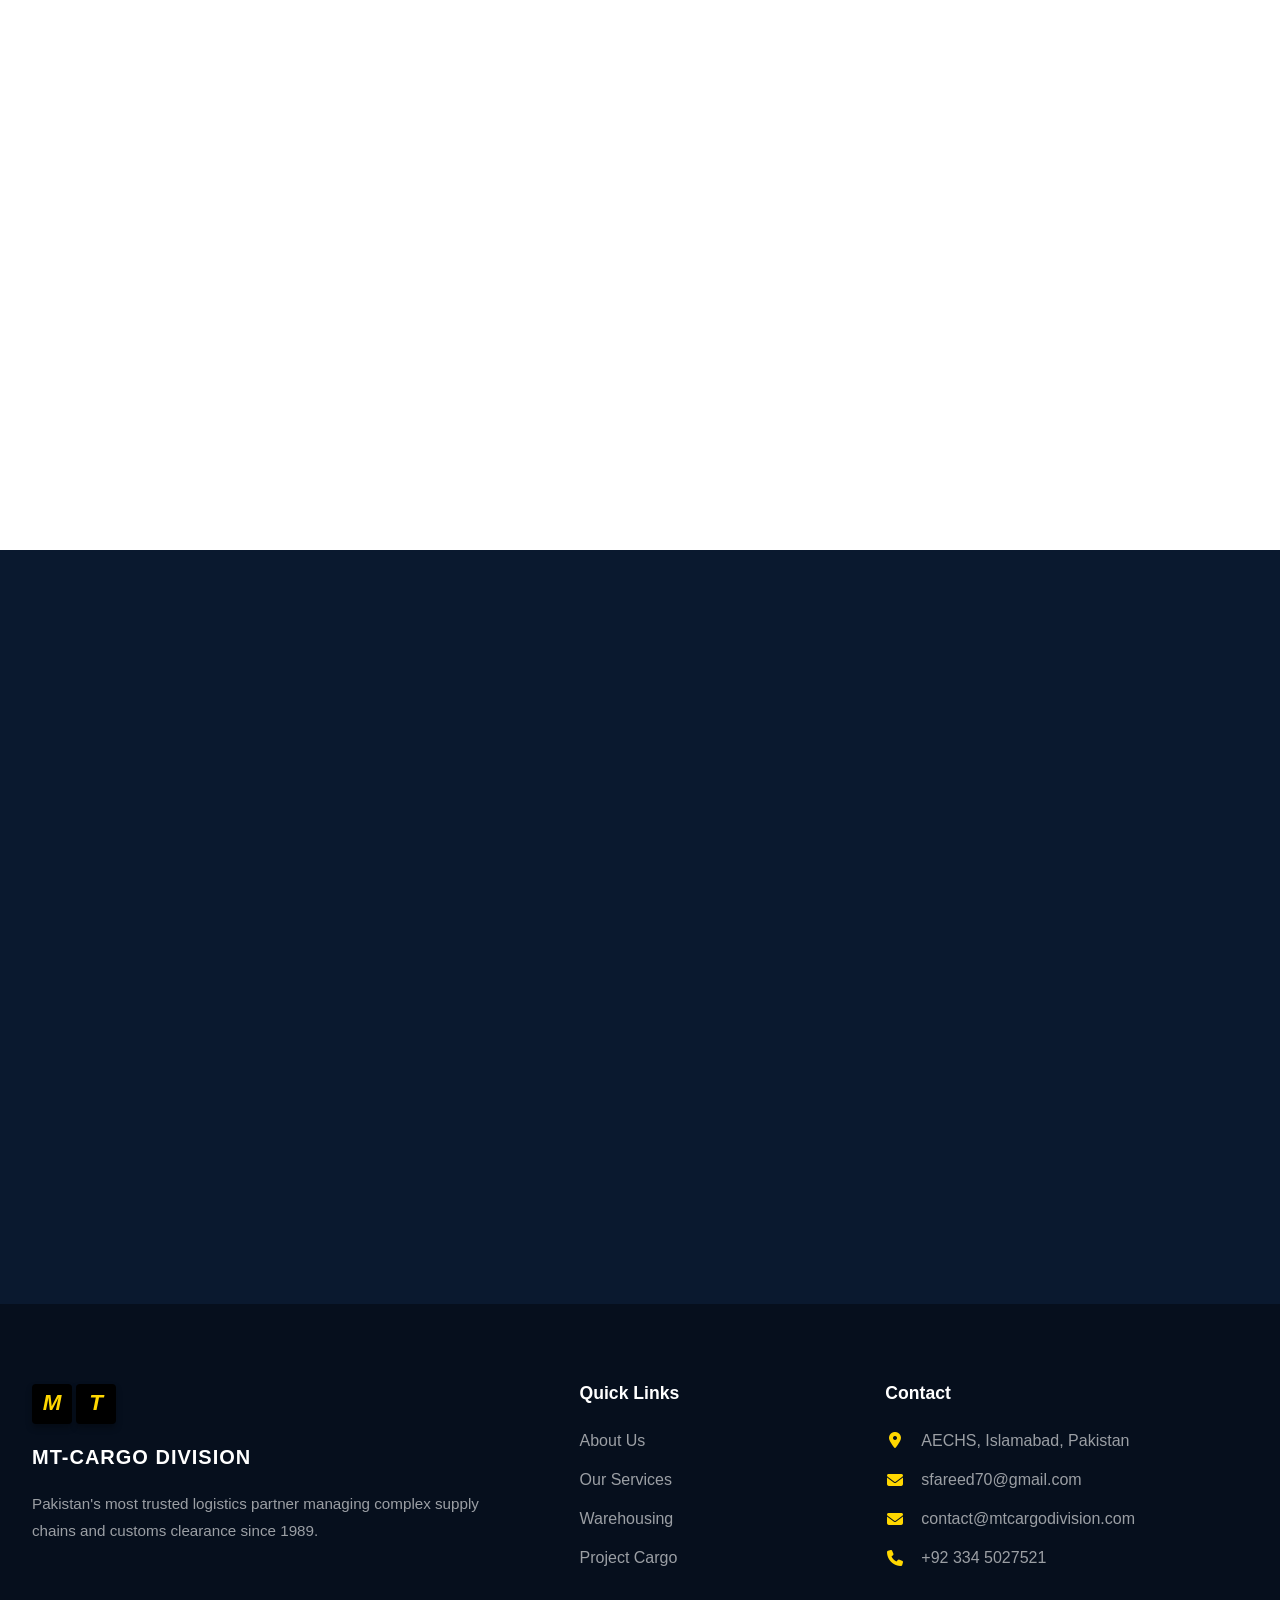
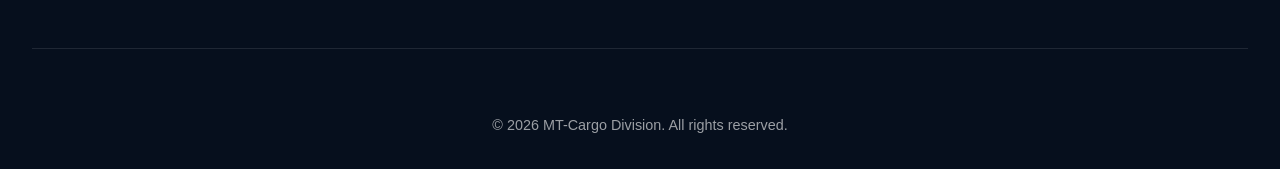
==== commit 243e9823: "Add second contact email" ====
--- a/index.html
+++ b/index.html
@@ -190,6 +190,7 @@
                         <p>Contact us via phone or email for inquiries:</p>
                         <!-- Add mailto scheme for the actual email when provided by user, placing placeholders here -->
                         <a href="mailto:sfareed70@gmail.com" class="btn btn-primary"><i class="fas fa-envelope"></i> sfareed70@gmail.com</a>
+                        <a href="mailto:contact@mtcargodivision.com" class="btn btn-primary"><i class="fas fa-envelope"></i> contact@mtcargodivision.com</a>
                         <a href="tel:+923345027521" class="btn btn-secondary-solid"><i class="fas fa-phone"></i> +92 334 5027521</a>
                     </div>
                 </div>
@@ -223,6 +224,7 @@
                     <ul>
                         <li><i class="fas fa-map-marker-alt"></i> AECHS, Islamabad, Pakistan</li>
                         <li><i class="fas fa-envelope"></i> sfareed70@gmail.com</li>
+                        <li><i class="fas fa-envelope"></i> contact@mtcargodivision.com</li>
                         <li><i class="fas fa-phone"></i> +92 334 5027521</li>
                     </ul>
                 </div>
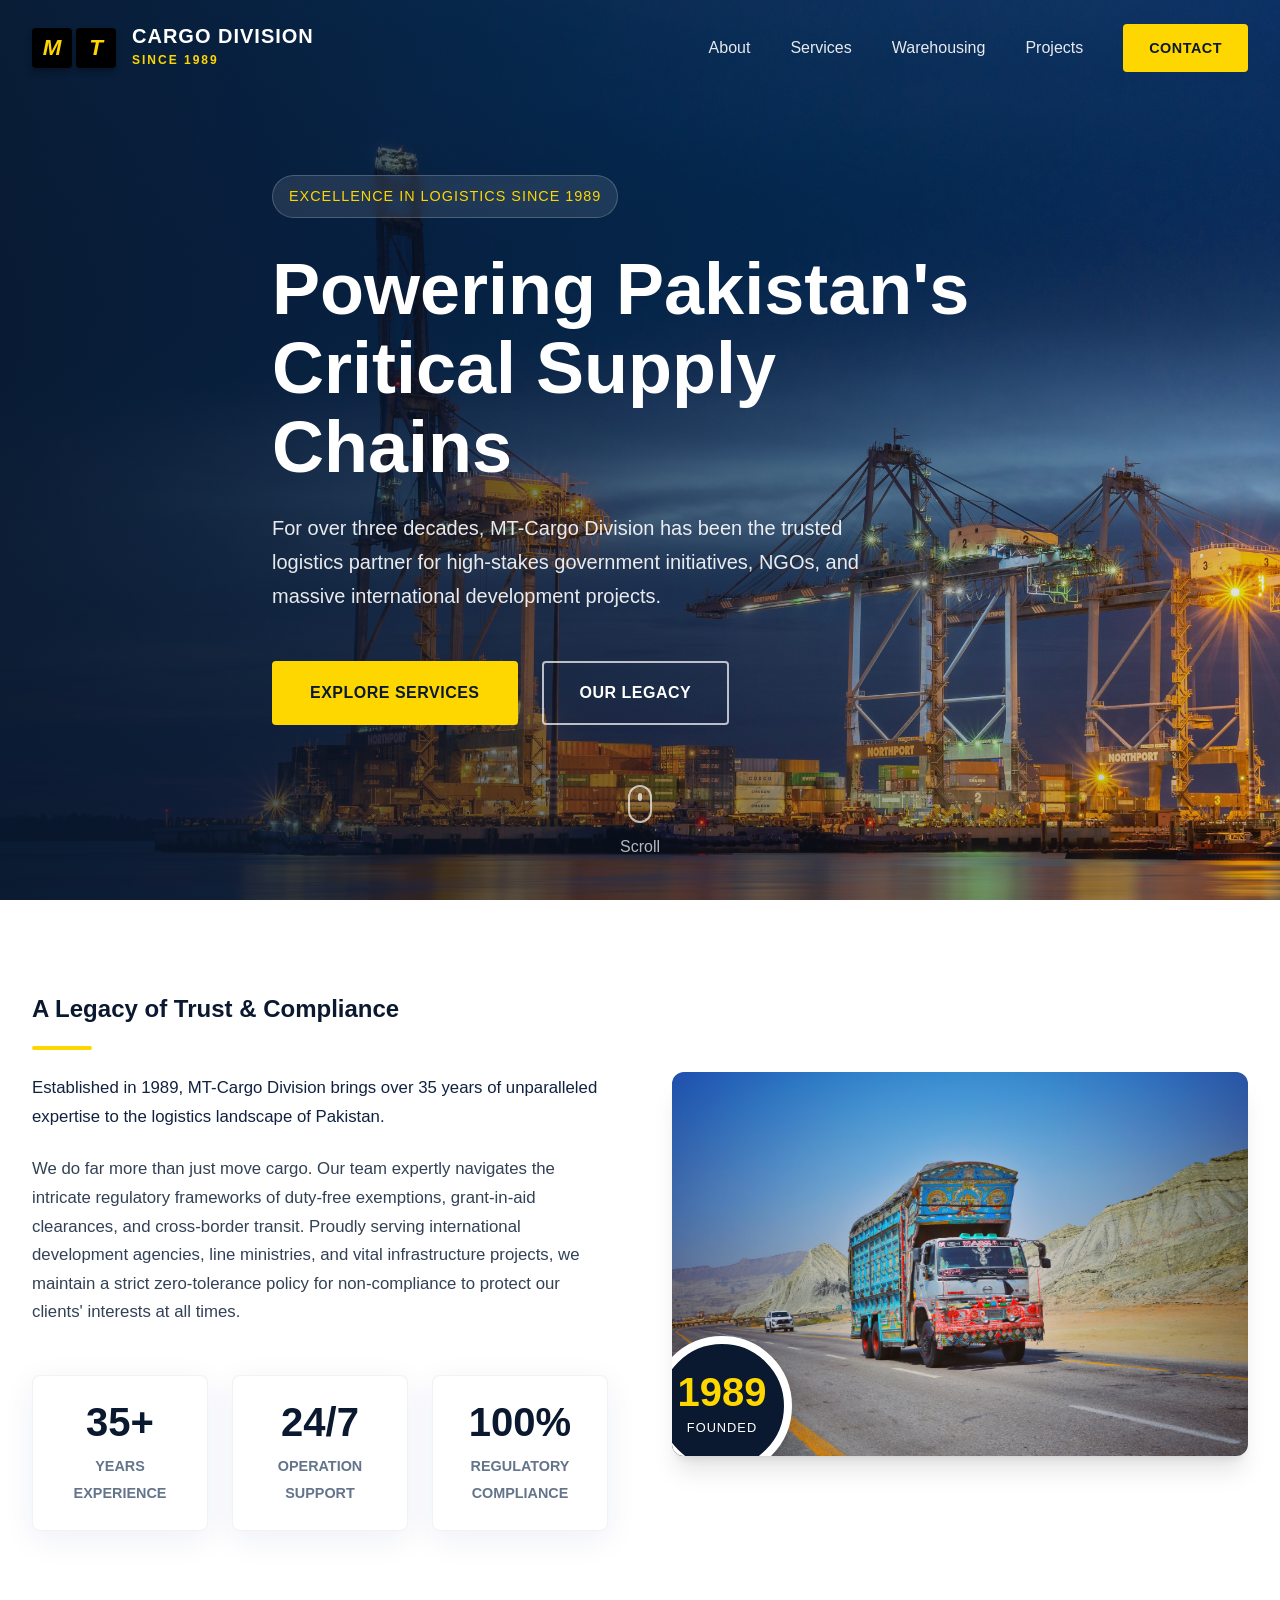
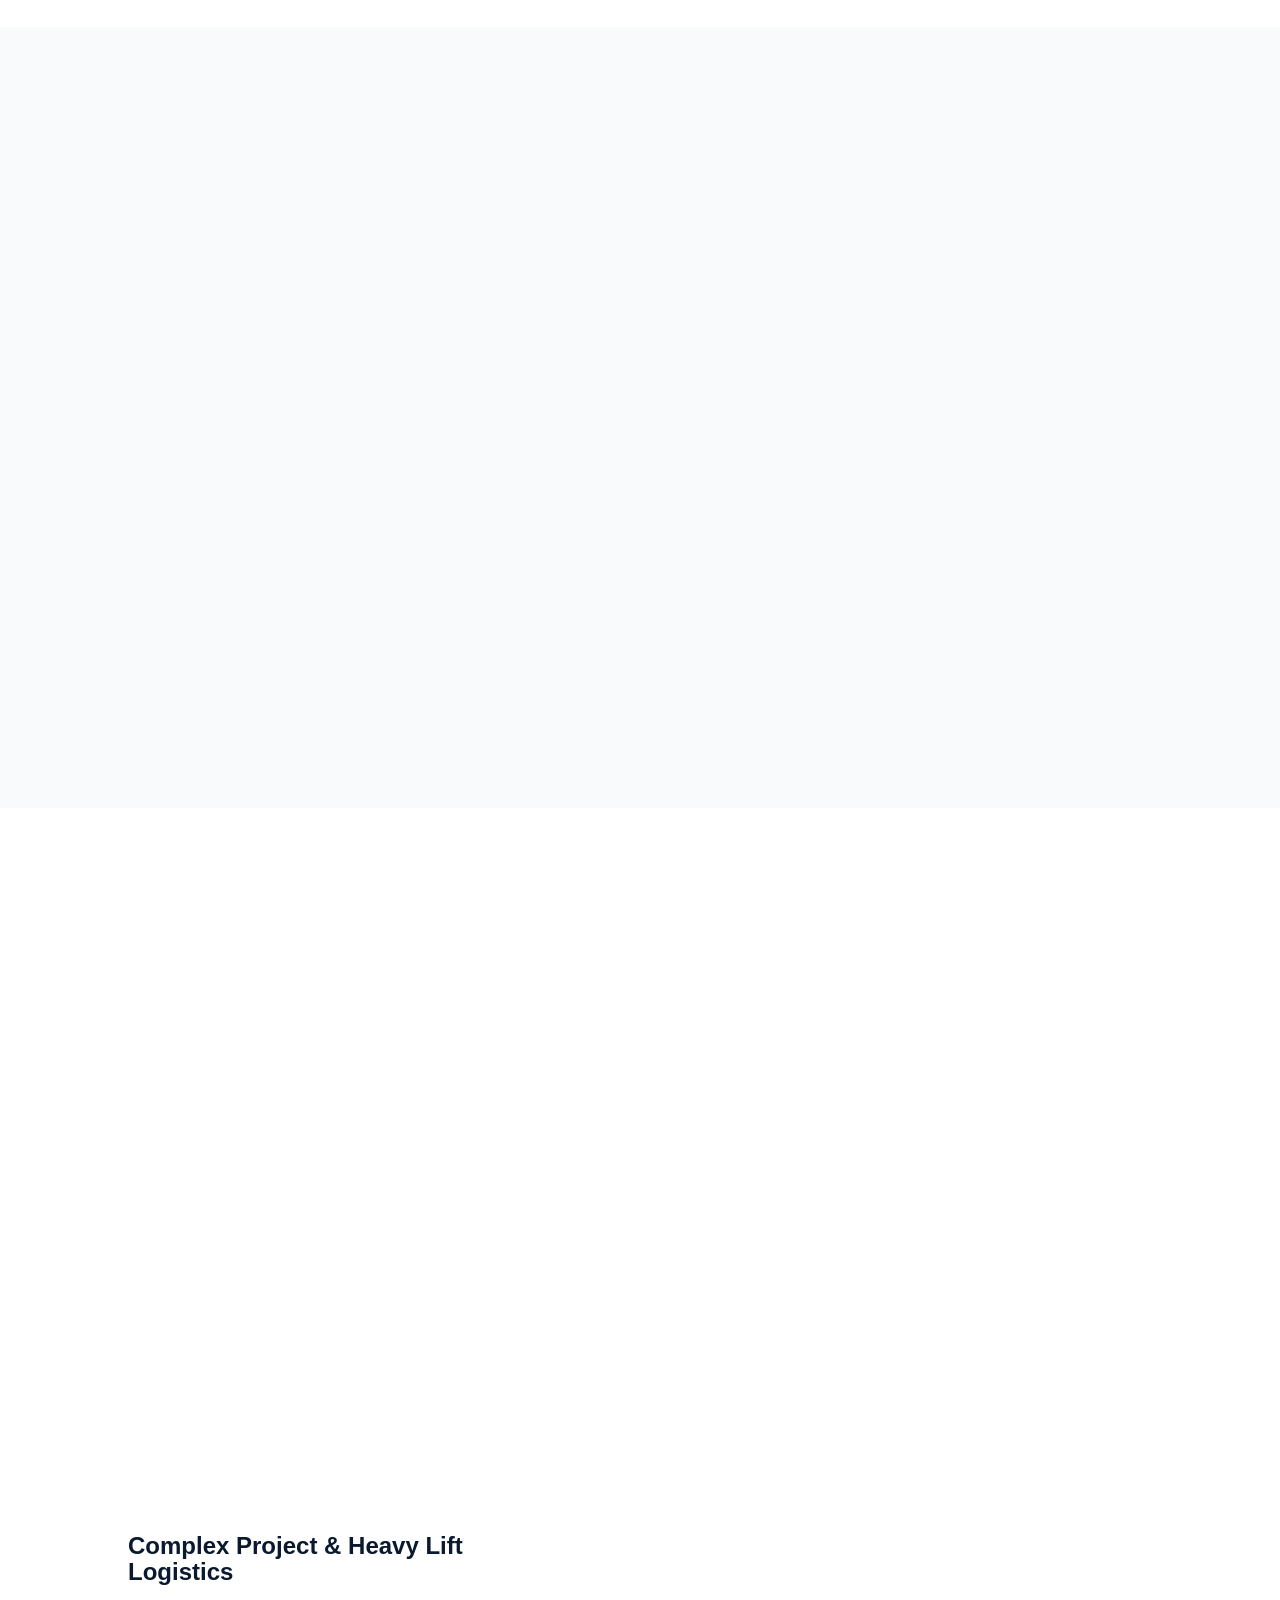
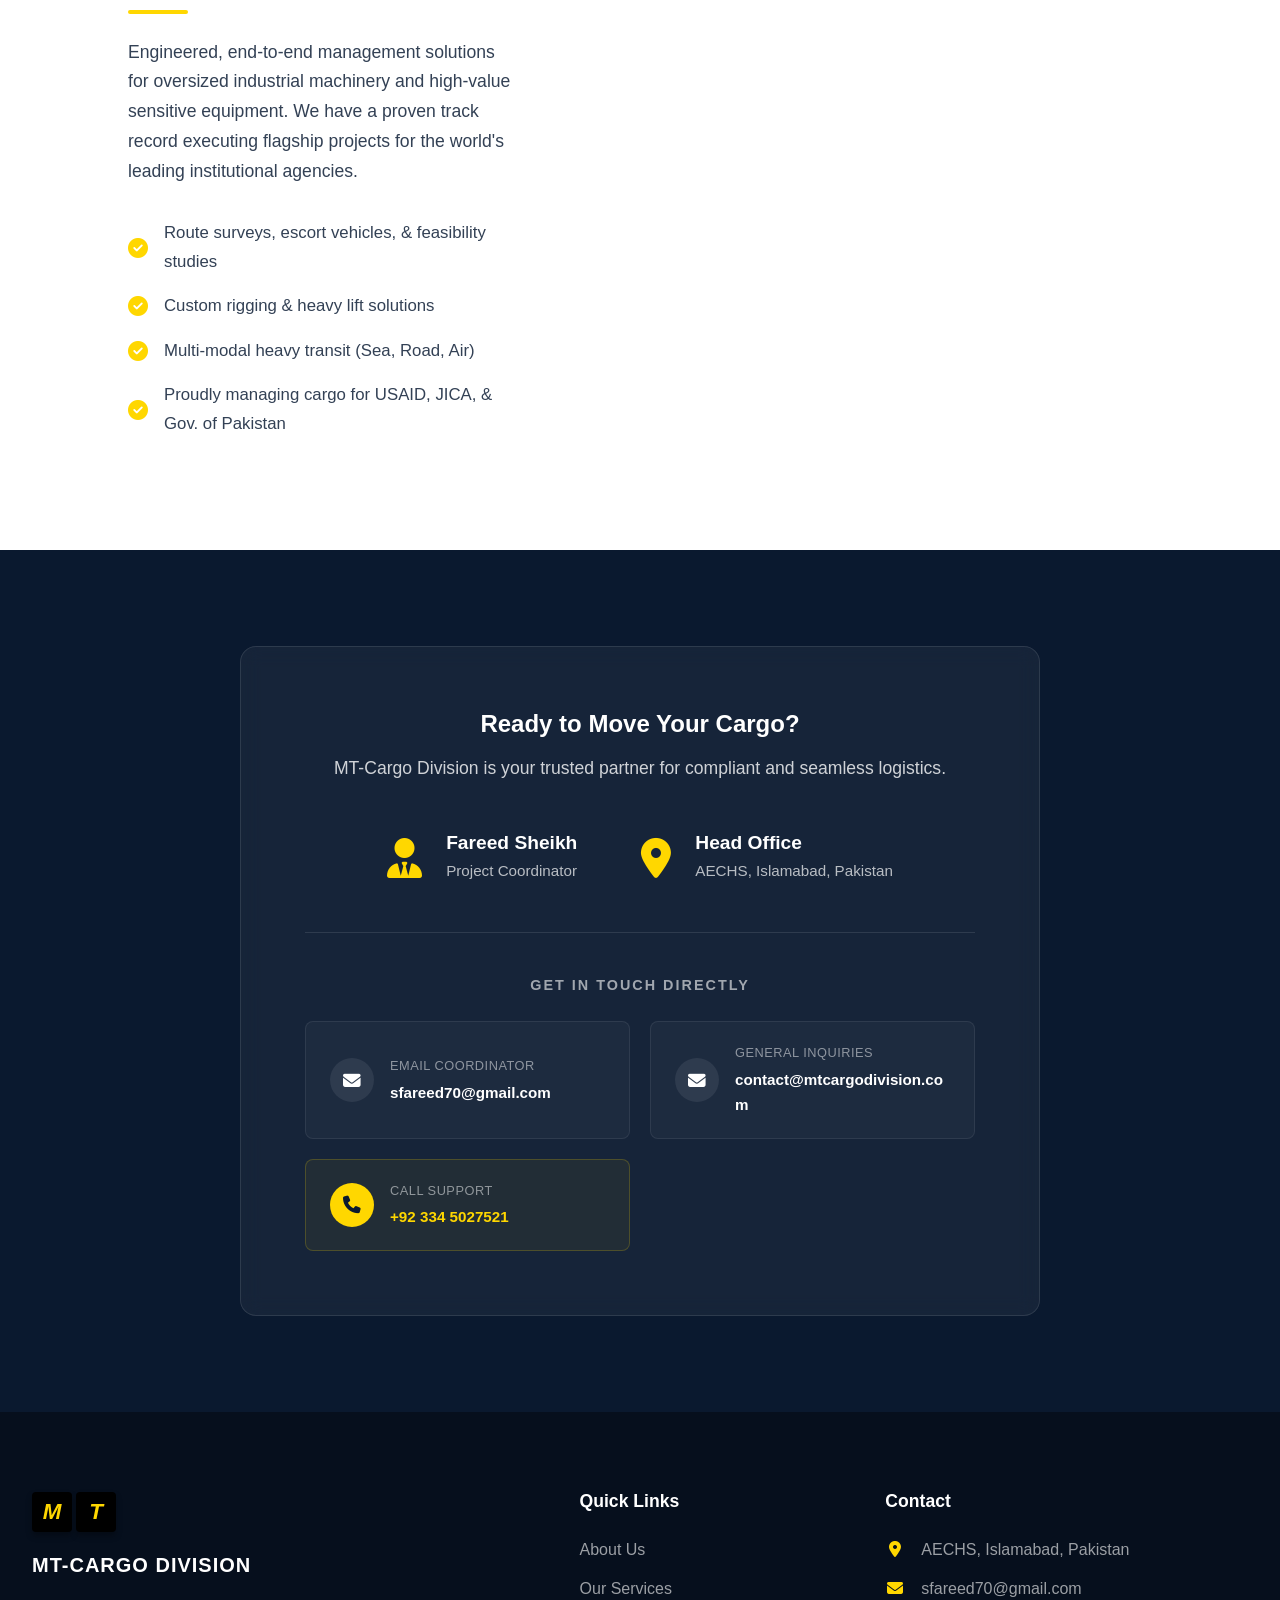
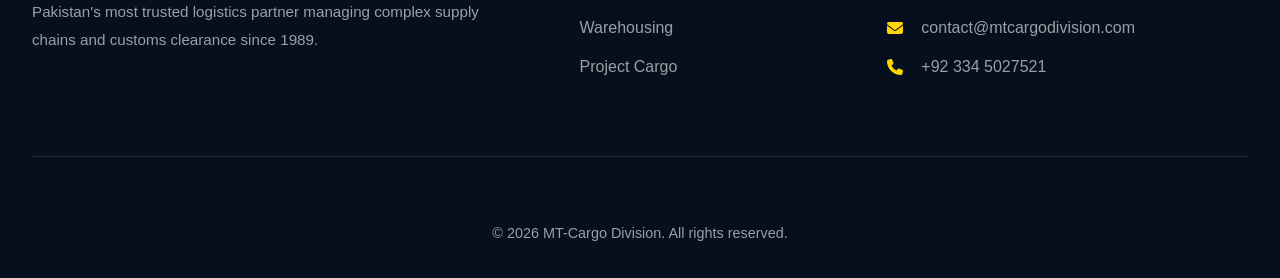
==== commit dd719480: "Redesign contact CTA buttons into professional grid link cards" ====
--- a/index.html
+++ b/index.html
@@ -187,11 +187,30 @@
                     </div>
                     
                     <div class="contact-cta">
-                        <p>Contact us via phone or email for inquiries:</p>
-                        <!-- Add mailto scheme for the actual email when provided by user, placing placeholders here -->
-                        <a href="mailto:sfareed70@gmail.com" class="btn btn-primary"><i class="fas fa-envelope"></i> sfareed70@gmail.com</a>
-                        <a href="mailto:contact@mtcargodivision.com" class="btn btn-primary"><i class="fas fa-envelope"></i> contact@mtcargodivision.com</a>
-                        <a href="tel:+923345027521" class="btn btn-secondary-solid"><i class="fas fa-phone"></i> +92 334 5027521</a>
+                        <p class="cta-subtitle">Get in Touch Directly</p>
+                        <div class="cta-grid">
+                            <a href="mailto:sfareed70@gmail.com" class="cta-link-card">
+                                <div class="cta-icon"><i class="fas fa-envelope"></i></div>
+                                <div class="cta-text">
+                                    <span class="cta-label">Email Coordinator</span>
+                                    <span class="cta-value">sfareed70@gmail.com</span>
+                                </div>
+                            </a>
+                            <a href="mailto:contact@mtcargodivision.com" class="cta-link-card">
+                                <div class="cta-icon"><i class="fas fa-envelope"></i></div>
+                                <div class="cta-text">
+                                    <span class="cta-label">General Inquiries</span>
+                                    <span class="cta-value">contact@mtcargodivision.com</span>
+                                </div>
+                            </a>
+                            <a href="tel:+923345027521" class="cta-link-card highlight">
+                                <div class="cta-icon"><i class="fas fa-phone"></i></div>
+                                <div class="cta-text">
+                                    <span class="cta-label">Call Support</span>
+                                    <span class="cta-value">+92 334 5027521</span>
+                                </div>
+                            </a>
+                        </div>
                     </div>
                 </div>
             </div>
--- a/css/styles.css
+++ b/css/styles.css
@@ -685,13 +685,106 @@
 }
 
 .contact-cta {
-    padding-top: 2rem;
-    border-top: 1px solid rgba(255,255,255,0.1);
-}
-
-.contact-cta p {
-    color: rgba(255,255,255,0.7);
+    padding-top: 2.5rem;
+    border-top: 1px solid rgba(255, 255, 255, 0.1);
+}
+
+.contact-cta .cta-subtitle {
+    color: rgba(255, 255, 255, 0.6);
+    font-size: 0.9rem;
+    text-transform: uppercase;
+    letter-spacing: 2px;
+    font-weight: 600;
     margin-bottom: 1.5rem;
+}
+
+.cta-grid {
+    display: grid;
+    grid-template-columns: repeat(auto-fit, minmax(220px, 1fr));
+    gap: 1.25rem;
+    margin-top: 1rem;
+}
+
+.cta-link-card {
+    display: flex;
+    align-items: center;
+    gap: 1rem;
+    background: rgba(255, 255, 255, 0.03);
+    border: 1px solid rgba(255, 255, 255, 0.08);
+    padding: 1.25rem 1.5rem;
+    border-radius: 8px;
+    text-align: left;
+    transition: var(--transition);
+}
+
+.cta-link-card:hover {
+    background: rgba(255, 255, 255, 0.08);
+    border-color: rgba(255, 255, 255, 0.2);
+    transform: translateY(-3px);
+}
+
+.cta-link-card.highlight {
+    background: rgba(255, 215, 0, 0.05);
+    border-color: rgba(255, 215, 0, 0.2);
+}
+
+.cta-link-card.highlight:hover {
+    background: rgba(255, 215, 0, 0.1);
+    border-color: var(--color-accent);
+}
+
+.cta-link-card.highlight .cta-icon {
+    background: var(--color-accent);
+    color: var(--color-primary);
+}
+
+.cta-icon {
+    width: 44px;
+    height: 44px;
+    border-radius: 50%;
+    background: rgba(255, 255, 255, 0.08);
+    color: var(--color-bg-white);
+    display: flex;
+    align-items: center;
+    justify-content: center;
+    font-size: 1.1rem;
+    flex-shrink: 0;
+    transition: var(--transition);
+}
+
+.cta-link-card:hover .cta-icon {
+    background: var(--color-bg-white);
+    color: var(--color-primary);
+}
+
+.cta-link-card.highlight:hover .cta-icon {
+    background: var(--color-accent-hover);
+    color: var(--color-primary);
+}
+
+.cta-text {
+    display: flex;
+    flex-direction: column;
+    gap: 0.15rem;
+}
+
+.cta-label {
+    font-size: 0.8rem;
+    color: rgba(255, 255, 255, 0.5);
+    font-weight: 500;
+    text-transform: uppercase;
+    letter-spacing: 0.5px;
+}
+
+.cta-value {
+    font-size: 0.95rem;
+    color: var(--color-bg-white);
+    font-weight: 600;
+    word-break: break-all;
+}
+
+.cta-link-card.highlight .cta-value {
+    color: var(--color-accent);
 }
 
 /* Footer */
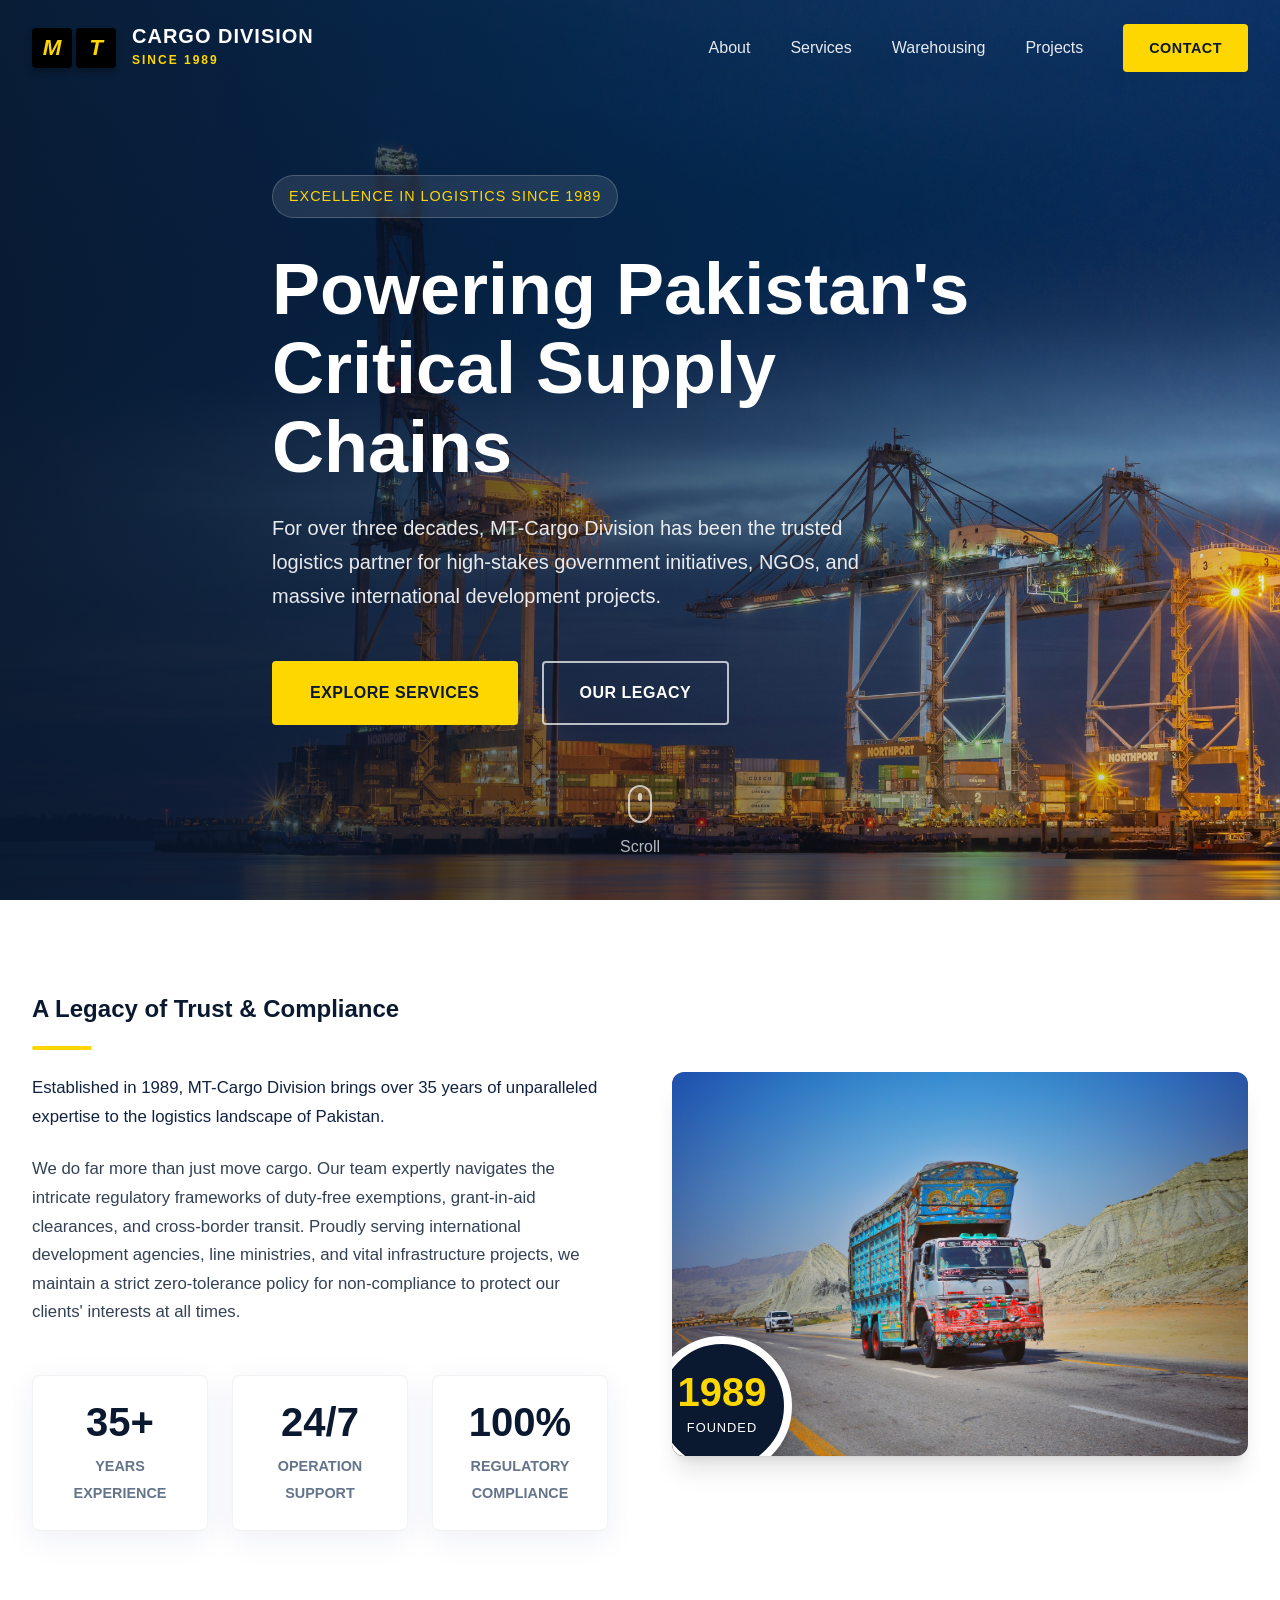
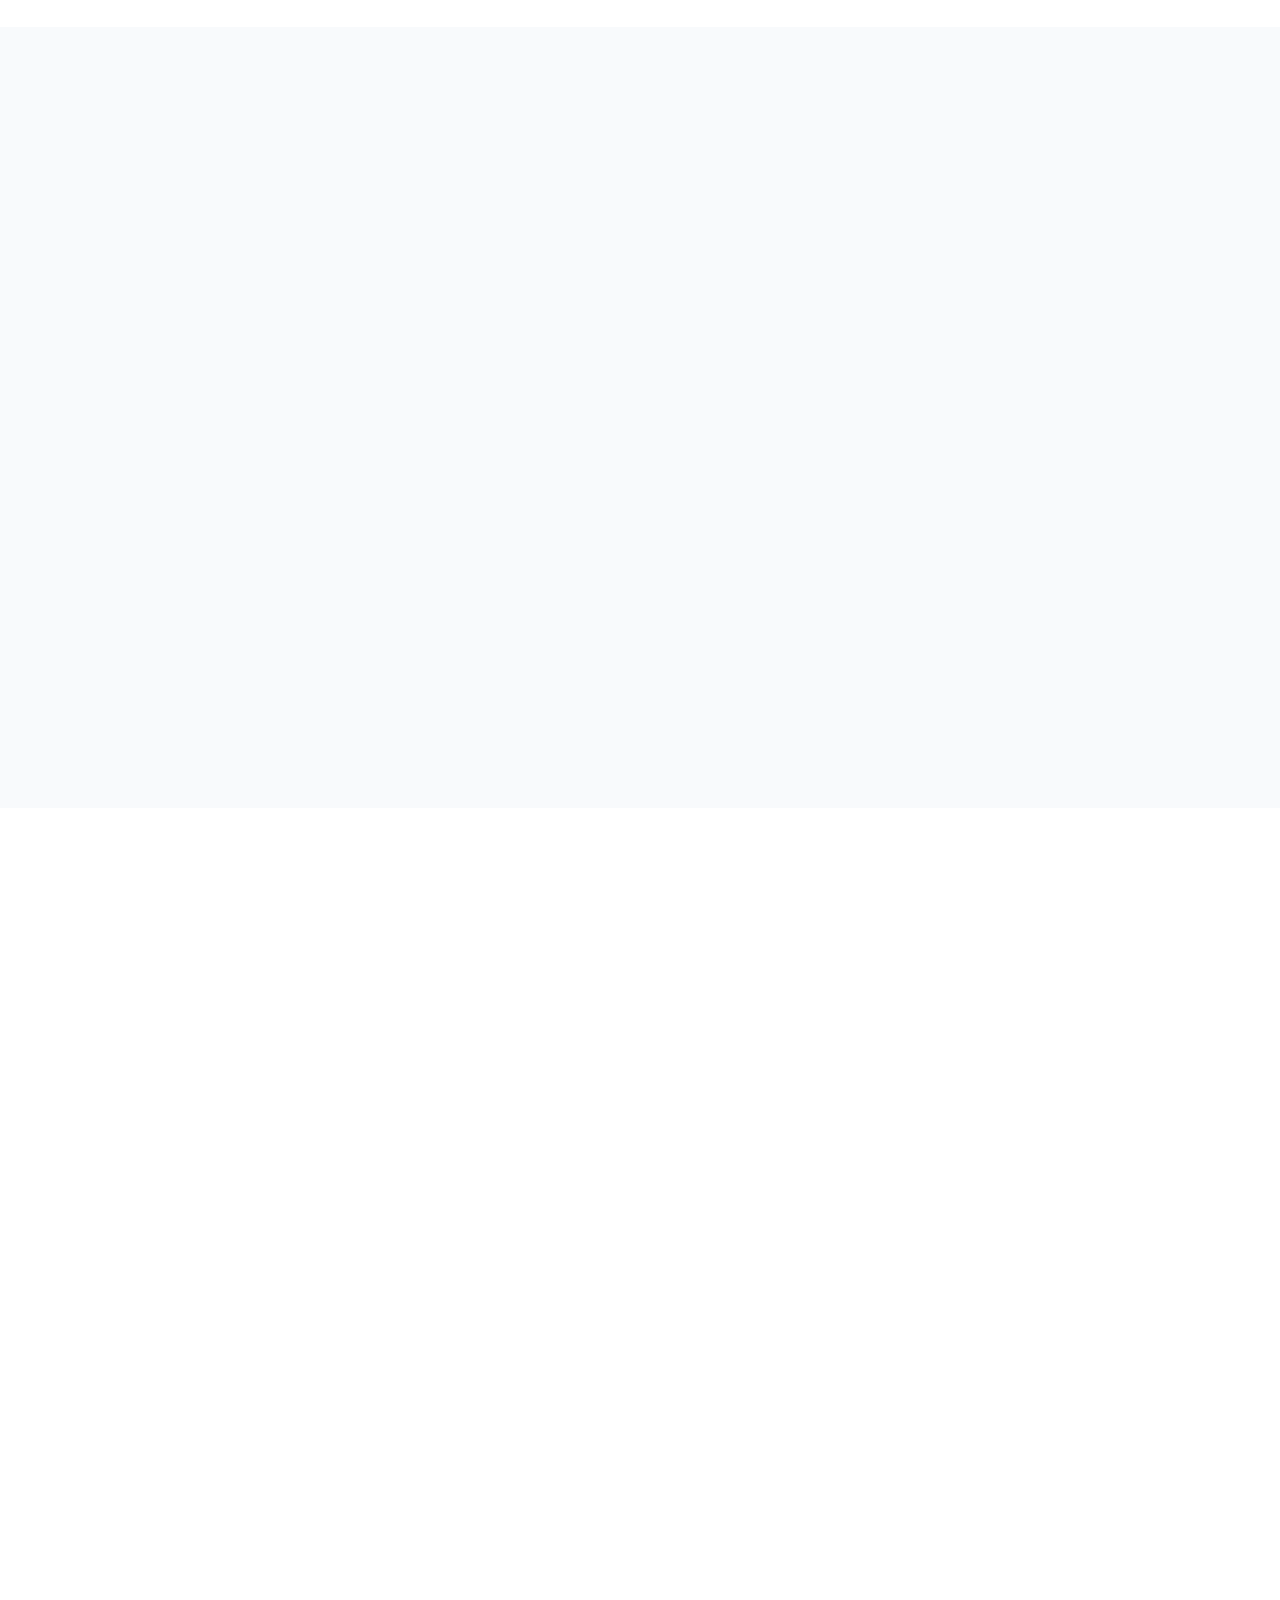
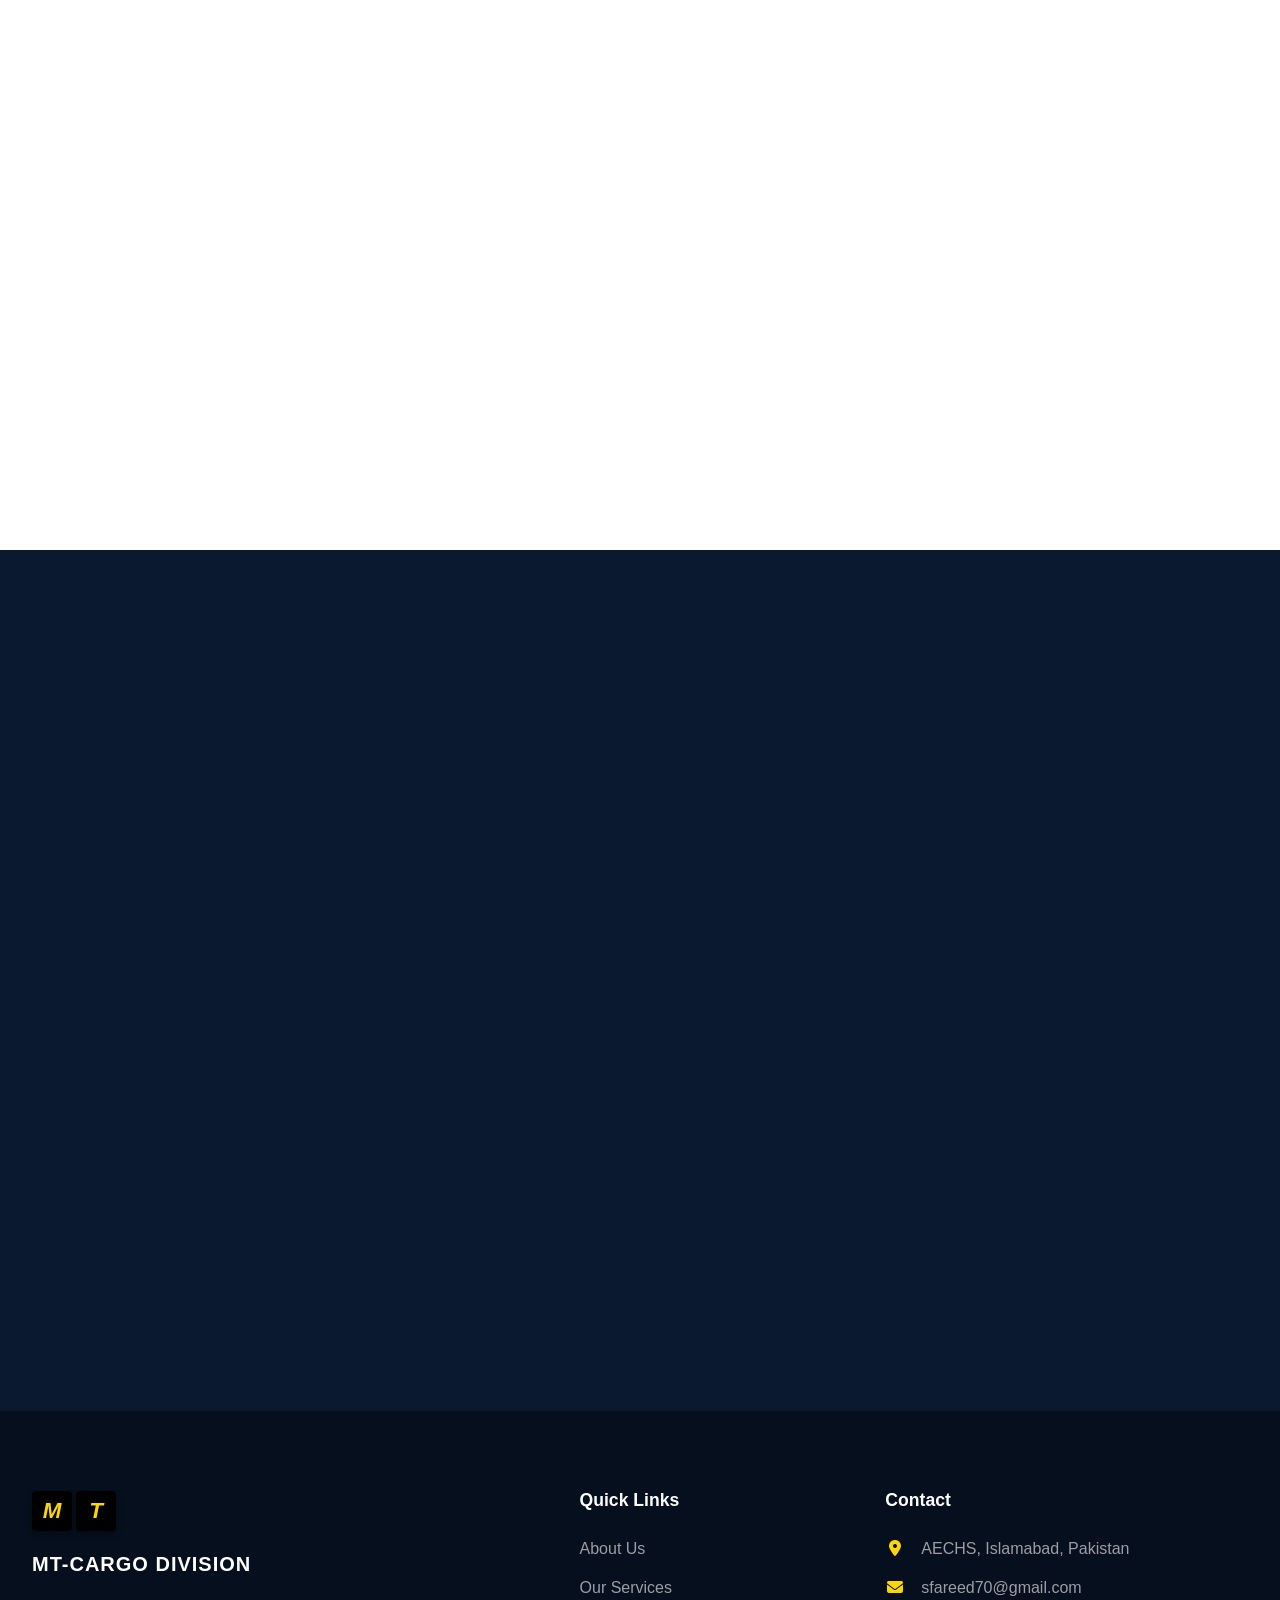
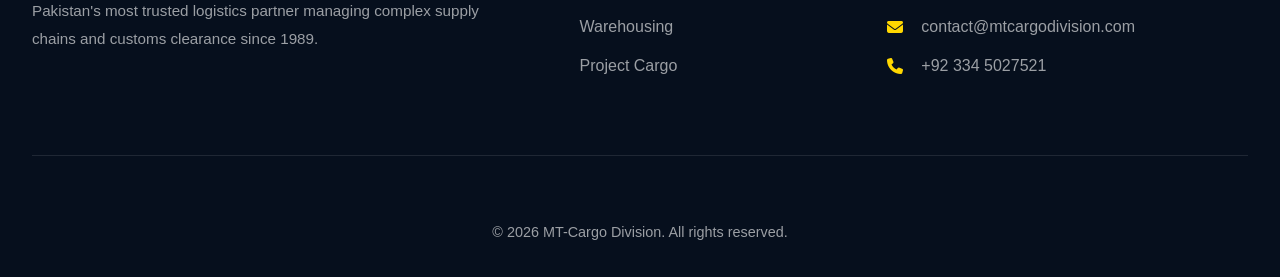
==== commit d0dae554: "Update phone label and improve CTA card label/value distinction" ====
--- a/index.html
+++ b/index.html
@@ -206,7 +206,7 @@
                             <a href="tel:+923345027521" class="cta-link-card highlight">
                                 <div class="cta-icon"><i class="fas fa-phone"></i></div>
                                 <div class="cta-text">
-                                    <span class="cta-label">Call Support</span>
+                                    <span class="cta-label">Coordinator's Phone</span>
                                     <span class="cta-value">+92 334 5027521</span>
                                 </div>
                             </a>
--- a/css/styles.css
+++ b/css/styles.css
@@ -765,22 +765,26 @@
 .cta-text {
     display: flex;
     flex-direction: column;
-    gap: 0.15rem;
+    gap: 0.3rem;
 }
 
 .cta-label {
-    font-size: 0.8rem;
-    color: rgba(255, 255, 255, 0.5);
-    font-weight: 500;
+    font-size: 0.7rem;
+    color: rgba(255, 255, 255, 0.4);
+    font-weight: 600;
     text-transform: uppercase;
-    letter-spacing: 0.5px;
+    letter-spacing: 1.5px;
+    border-bottom: 1px solid rgba(255, 255, 255, 0.08);
+    padding-bottom: 0.3rem;
+    margin-bottom: 0.1rem;
 }
 
 .cta-value {
-    font-size: 0.95rem;
+    font-size: 1rem;
     color: var(--color-bg-white);
     font-weight: 600;
     word-break: break-all;
+    line-height: 1.3;
 }
 
 .cta-link-card.highlight .cta-value {
